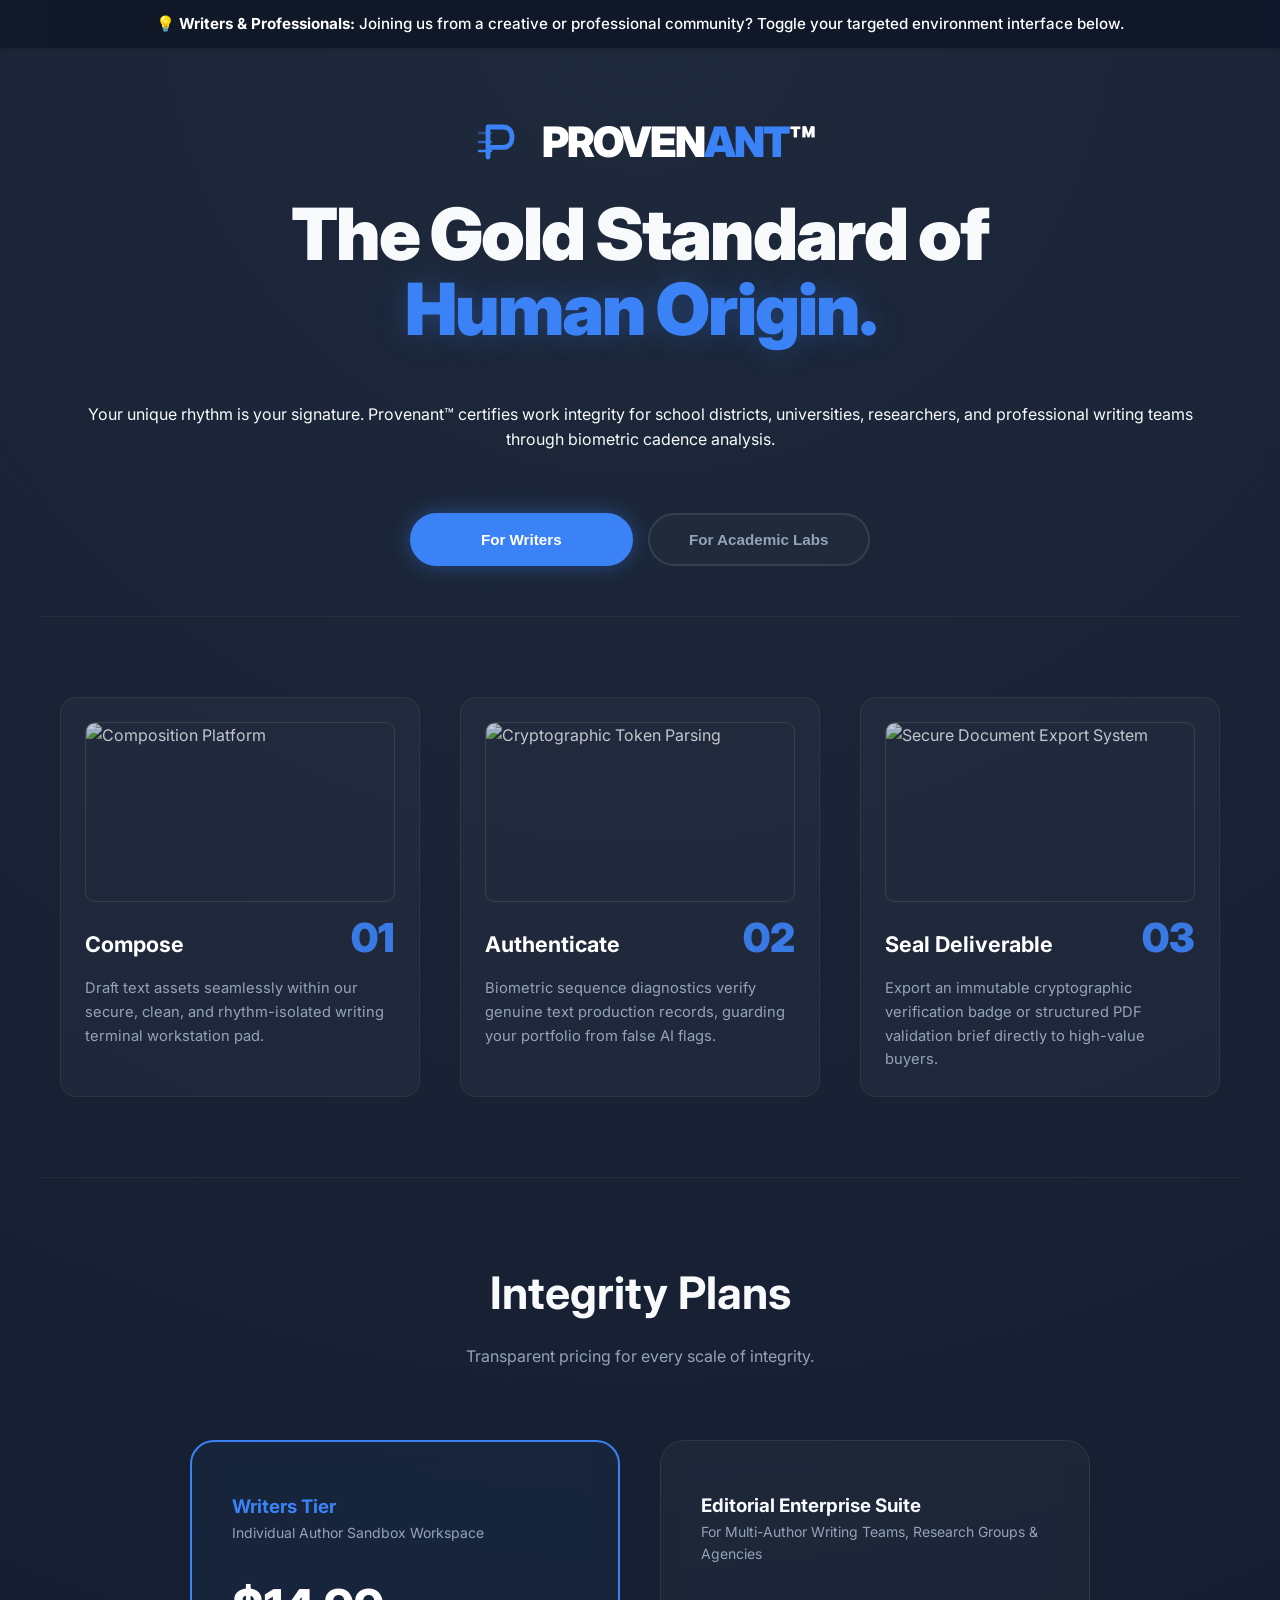
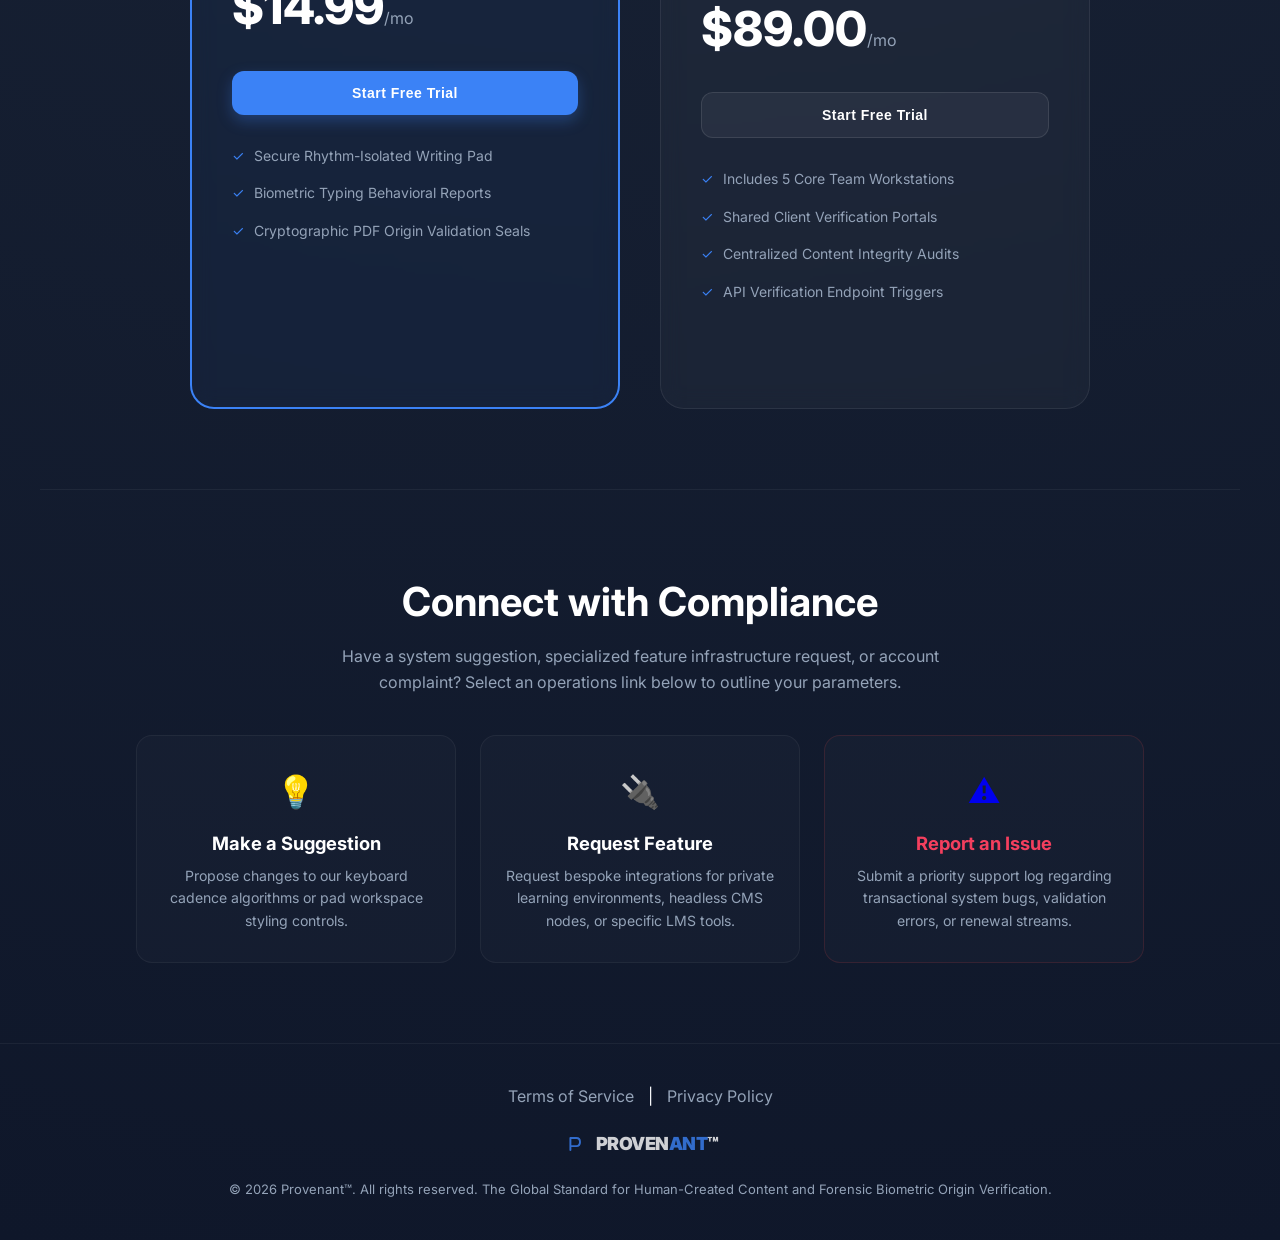
==== index.html @ 264d80ee "Update hero description and pricing details" ====
<!DOCTYPE html>
<html lang="en">
<head>
    <!-- Google tag (gtag.js) -->
    <script async src="https://www.googletagmanager.com/gtag/js?id=G-6B0NP15RYC"></script>
    <script>
      window.dataLayer = window.dataLayer || [];
      function gtag(){dataLayer.push(arguments);}
      gtag('js', new Date());

      gtag('config', 'G-6B0NP15RYC');
    </script>

    <meta charset="UTF-8">
    <meta name="viewport" content="width=device-width, initial-scale=1.0">
    <title>Provenant™ | Forensic Integrity Workstations</title>
    <link rel="stylesheet" href="https://fonts.googleapis.com/css2?family=Inter:wght@400;500;700;900&family=Fira+Code:wght@400;500&display=swap">
    
    <style>
        :root {
            --brand-accent: #00b894; /* Emerald */
            --brand-writer: #3b82f6; /* High-Visibility Tech Blue for Writers */
            --brand-dark: #0f172a;   /* Deep Navy/Slate */
            --brand-glass: rgba(255, 255, 255, 0.03);
            --brand-creator: #e11d48; /* Vibrant Rose */
            --brand-surface: #1e293b; /* Medium Slate */
            --brand-border: rgba(255, 255, 255, 0.1);
            --text-main: #f8fafc;
            --text-muted: #94a3b8;
            --success-green: #00b894;
        }

        * { box-sizing: border-box; margin: 0; padding: 0; }

        body {
            font-family: 'Inter', sans-serif;
            background: radial-gradient(circle at top, #1e293b 0%, #0f172a 100%);
            color: var(--text-main);
            line-height: 1.6;
            min-height: 100vh;
        }

        section { padding: 80px 20px; max-width: 1200px; margin: 0 auto; }

        .action-btn {
            background: var(--brand-accent);
            color: var(--brand-dark);
            border: none;
            padding: 14px 32px;
            border-radius: 12px;
            font-weight: 800;
            cursor: pointer;
            transition: all 0.3s cubic-bezier(0.4, 0, 0.2, 1);
            text-decoration: none;
            display: inline-block;
            font-size: 14px;
            letter-spacing: 0.5px;
            text-align: center;
        }

        .action-btn:hover {
            transform: translateY(-3px);
            box-shadow: 0 10px 25px rgba(0, 184, 148, 0.4);
            filter: brightness(1.1);
        }

        .grid-2 {
            display: grid;
            grid-template-columns: repeat(auto-fit, minmax(320px, 1fr));
            gap: 40px;
            max-width: 900px;
            margin: 0 auto;
        }

        .grid-3 {
            display: grid;
            grid-template-columns: repeat(auto-fit, minmax(320px, 1fr));
            gap: 40px;
        }

        /* Top Alert Banner Styling */
        .alert-banner {
            background: linear-gradient(90deg, #111827, var(--brand-dark));
            color: #ffffff;
            text-align: center;
            padding: 12px 20px;
            font-size: 0.95rem;
            font-weight: 500;
            box-shadow: 0 2px 4px rgba(0,0,0,0.1);
        }

        /* Hero Styling */
        .hero { text-align: center; padding: 60px 20px 40px 20px; }
        .hero h1 { font-size: 4.5rem; font-weight: 900; line-height: 1.05; margin-bottom: 25px; letter-spacing: -2px; }

        /* Segment Toggle Layout Controls */
        .switcher-container {
            display: flex;
            justify-content: center;
            gap: 15px;
            margin: 20px auto 50px auto;
            max-width: 500px;
            padding: 0 20px;
        }

        .switch-btn {
            flex: 1;
            padding: 16px 24px;
            border: 2px solid rgba(255, 255, 255, 0.1);
            background: rgba(255, 255, 255, 0.02);
            color: var(--text-muted);
            font-weight: 700;
            font-size: 0.95rem;
            cursor: pointer;
            border-radius: 30px;
            transition: all 0.25s ease;
            outline: none;
        }

        .switch-btn:hover {
            border-color: var(--brand-accent);
            color: #ffffff;
        }

        /* Dynamic Active Layout Focus Highlights */
        .switch-btn.active[data-target="edu"] {
            background: var(--brand-accent);
            border-color: var(--brand-accent);
            color: var(--brand-dark);
            box-shadow: 0 0 20px rgba(0, 184, 148, 0.4);
        }

        .switch-btn.active[data-target="writer"] {
            background: var(--brand-writer);
            border-color: var(--brand-writer);
            color: #ffffff;
            box-shadow: 0 0 20px rgba(59, 130, 246, 0.4);
        }

        /* Showcase Content Panes */
        .pane { animation: fadeIn 0.4s ease forwards; }
        .hidden-pane { display: none; }

        /* Process Steps Styles with Embedded Online Images */
        .process-section { border-top: 1px solid rgba(255,255,255,0.05); border-bottom: 1px solid rgba(255,255,255,0.05); }
        
        .process-step {
            background: var(--brand-glass);
            border: 1px solid rgba(255,255,255,0.05);
            border-radius: 16px;
            padding: 24px;
            text-align: left;
            display: flex;
            flex-direction: column;
            gap: 16px;
            transition: transform 0.3s ease;
        }
        .process-step:hover { transform: translateY(-5px); }
        
        .step-image-wrapper { width: 100%; height: 180px; border-radius: 10px; overflow: hidden; border: 1px solid rgba(255,255,255,0.1); }
        
        .step-image-wrapper img {
            width: 100%; height: 100%; object-fit: cover; opacity: 0.75; transition: opacity 0.3s ease;
        }
        .process-step:hover .step-image-wrapper img { opacity: 0.95; }
        .step-meta-row { display: flex; justify-content: space-between; align-items: baseline; }

        .process-step h2 { font-size: 2.5rem; color: var(--brand-accent); line-height: 1; opacity: 0.9; font-weight: 900; }
        .process-step.writer-step h2 { color: var(--brand-writer); }
        .process-step h3 { font-size: 1.35rem; color: #fff; font-weight: 700; }
        .process-step p { font-size: 0.92rem; }

        /* Pricing Cards */
        .pricing-card {
            background: var(--brand-glass);
            backdrop-filter: blur(10px);
            padding: 50px 40px;
            border-radius: 24px;
            border: 1px solid rgba(255, 255, 255, 0.08);
            display: flex; flex-direction: column;
            transition: all 0.4s ease;
        }
        .pricing-card:hover { border-color: var(--brand-writer); transform: translateY(-10px); }
        .pricing-card.edu-premium:hover { border-color: var(--brand-accent); }
        .featured { background: rgba(59, 130, 246, 0.05); border: 2px solid var(--brand-writer); }

        .price { font-size: 3rem; font-weight: 800; margin: 25px 0; color: #fff; }
        .price span { font-size: 1rem; color: var(--text-muted); font-weight: 400; }

        .feature-list { list-style: none; margin-bottom: 40px; flex-grow: 1; }
        .feature-list li { margin-bottom: 15px; color: var(--text-muted); font-size: 14px; display: flex; align-items: center; gap: 10px; }
        .feature-list li::before { content: '✓'; color: var(--brand-writer); }
        .edu-plan .feature-list li::before { content: '✓'; color: var(--brand-accent); }

        /* Lead Form */
        input { background: rgba(255,255,255,0.05); border: 1px solid rgba(255,255,255,0.1); padding: 15px; border-radius: 10px; color: white; outline: none; margin-bottom: 10px; }

        /* NEW SYSTEM HOOKS FOR SUPPORT MATRIX */
        .feedback-section-container { text-align: center; border-top: 1px solid rgba(255, 255, 255, 0.05); padding: 80px 20px; }
        .feedback-card-wrapper { display: flex; justify-content: center; gap: 24px; flex-wrap: wrap; margin-top: 40px; }
        .feedback-node-card { background: rgba(255, 255, 255, 0.02); border: 1px solid rgba(255, 255, 255, 0.05); padding: 30px 24px; border-radius: 16px; width: 100%; max-width: 320px; text-align: center; text-decoration: none; transition: all 0.3s ease; }
        .feedback-node-card:hover { transform: translateY(-3px); background: rgba(255, 255, 255, 0.04); }
        .feedback-node-card.writer-node:hover { border-color: var(--brand-writer); }
        .feedback-node-card.edu-node:hover { border-color: var(--brand-accent); }
        .feedback-node-card h4 { font-size: 1.15rem; color: #fff; margin: 12px 0 6px 0; font-weight: 700; }
        .feedback-node-card p { font-size: 0.88rem; color: var(--text-muted); }

        footer { text-align: center; padding: 40px 20px; border-top: 1px solid rgba(255, 255, 255, 0.05); }

        @media (max-width: 768px) { 
            .hero h1 { font-size: 2.8rem; } 
            .switcher-container { flex-direction: column; gap: 10px; }
        }
        
        @keyframes fadeIn { from { opacity: 0; transform: translateY(10px); } to { opacity: 1; transform: translateY(0); } }
    </style>
</head>
<body>

    <div class="alert-banner" id="top-alert-banner">
        💡 <strong>Writers & Professionals:</strong> Joining us from a creative or professional community? Toggle your targeted environment interface below.
    </div>

    <section class="hero">
        <div style="display: flex; flex-direction: column; align-items: center; gap: 20px; margin-bottom: 30px;">
            <div style="display: flex; align-items: center; gap: 15px;">
                <svg width="60" height="60" viewBox="0 0 100 100" fill="none" xmlns="http://www.w3.org/2000/svg">
                    <path d="M35 25V75M35 25H60C70 25 75 32 75 42C75 52 70 59 60 59H35" stroke="var(--brand-writer)" stroke-width="8" stroke-linecap="round" stroke-linejoin="round" id="logo-geometric-svg"/>
                    <line x1="20" x2="40" y1="35" y2="35" stroke="var(--brand-writer)" stroke-width="4" stroke-linecap="round" opacity="0.4"/>
                    <line x1="20" x2="40" y1="50" y2="50" stroke="var(--brand-writer)" stroke-width="4" stroke-linecap="round" opacity="0.7"/>
                    <line x1="20" x2="40" y1="65" y2="65" stroke="var(--brand-writer)" stroke-width="4" stroke-linecap="round" opacity="1"/>
                </svg>
                <span style="font-weight: 900; font-size: 42px; letter-spacing: -2px; color: #fff;">
                    PROVEN<span id="logo-text-accent" style="color: var(--brand-writer);">ANT</span>™
                </span>
            </div>
            
            <h1 id="hero-headline">The Gold Standard of <br><span style="color: var(--brand-writer); text-shadow: 0 0 30px rgba(59, 130, 246, 0.3);">Human Origin.</span></h1>
        </div>

        <p id="hero-description">Your unique rhythm is your signature. Provenant™ certifies work integrity for school districts, universities, researchers, and professional writing teams through biometric cadence analysis.</p>
    </section>

    <div class="switcher-container">
        <button class="switch-btn active" data-target="writer" onclick="changeAudienceView('writer')">For Writers</button>
        <button class="switch-btn" data-target="edu" onclick="changeAudienceView('edu')">For Academic Labs</button>
    </div>

    <section class="process-section">
        
        <!-- Process steps pane for Writers -->
        <div id="writer-process" class="grid-3 pane">
            <div class="process-step writer-step">
                <div class="step-image-wrapper">
                    <img src="https://images.unsplash.com/photo-1455390582262-044cdead277a?q=80&w=600&auto=format&fit=crop" alt="Composition Platform">
                </div>
                <div class="step-meta-row">
                    <h3>Compose</h3>
                    <h2>01</h2>
                </div>
                <p style="color: var(--text-muted);">Draft text assets seamlessly within our secure, clean, and rhythm-isolated writing terminal workstation pad.</p>
            </div>
            
            <div class="process-step writer-step">
                <div class="step-image-wrapper">
                    <img src="https://images.unsplash.com/photo-1618005182384-a83a8bd57fbe?q=80&w=600&auto=format&fit=crop" alt="Cryptographic Token Parsing">
                </div>
                <div class="step-meta-row">
                    <h3>Authenticate</h3>
                    <h2>02</h2>
                </div>
                <p style="color: var(--text-muted);">Biometric sequence diagnostics verify genuine text production records, guarding your portfolio from false AI flags.</p>
            </div>
            
            <div class="process-step writer-step">
                <div class="step-image-wrapper">
                    <img src="https://images.unsplash.com/photo-1554415707-6e8cfc93fe23?q=80&w=600&auto=format&fit=crop" alt="Secure Document Export System">
                </div>
                <div class="step-meta-row">
                    <h3>Seal Deliverable</h3>
                    <h2>03</h2>
                </div>
                <p style="color: var(--text-muted);">Export an immutable cryptographic verification badge or structured PDF validation brief directly to high-value buyers.</p>
            </div>
        </div>

        <!-- Process steps pane for Academic Labs -->
        <div id="edu-process" class="grid-3 pane hidden-pane">
            <div class="process-step">
                <div class="step-image-wrapper">
                    <img src="https://images.unsplash.com/photo-1516321318423-f06f85e504b3?q=80&w=600&auto=format&fit=crop" alt="Configure Assessment Dashboard">
                </div>
                <div class="step-meta-row">
                    <h3>Configure</h3>
                    <h2>01</h2>
                </div>
                <p style="color: var(--text-muted);">Build specific Short Answer or Multiple Choice assessment parameters inside secure departmental testing panels.</p>
            </div>
            
            <div class="process-step">
                <div class="step-image-wrapper">
                    <img src="https://images.unsplash.com/photo-1526374965328-7f61d4dc18c5?q=80&w=600&auto=format&fit=crop" alt="Forensic Biometric Analytics Scan">
                </div>
                <div class="step-meta-row">
                    <h3>Verify</h3>
                    <h2>02</h2>
                </div>
                <p style="color: var(--text-muted);">Real-time biometric cadence analysis engine tracks native typing velocity patterns to verify original human composition.</p>
            </div>
            
            <div class="process-step">
                <div class="step-image-wrapper">
                    <img src="https://images.unsplash.com/photo-1434030216411-0b793f4b4173?q=80&w=600&auto=format&fit=crop" alt="LMS Credential Compliance Certification">
                </div>
                <div class="step-meta-row">
                    <h3>Certify</h3>
                    <h2>03</h2>
                </div>
                <p style="color: var(--text-muted);">Review integrated cohort compliance verification data sheets directly inside your existing institutional LMS.</p>
            </div>
        </div>
    </section>

    <section id="plans">
        <div style="text-align: center; margin-bottom: 70px;">
            <h2 style="font-size: 2.8rem; margin-bottom: 15px;">Integrity Plans</h2>
            <p style="color: var(--text-muted);">Transparent pricing for every scale of integrity.</p>
        </div>

        <div id="pricing-matrix-container" class="grid-2"></div>
    </section>

    <section class="feedback-section-container">
        <h2 style="font-size: 2.5rem; color: #fff;">Connect with Compliance</h2>
        <p style="color: var(--text-muted); margin-top: 10px; max-width: 600px; margin-left: auto; margin-right: auto;">
            Have a system suggestion, specialized feature infrastructure request, or account complaint? Select an operations link below to outline your parameters.
        </p>

        <div class="feedback-card-wrapper">
            <a href="mailto:provenantforensics@outlook.com?subject=Provenant™%20Platform%20Suggestion&body=Hey%20Provenant™%20Forensics%20Team,%0A%0AI%20have%20a%20suggestion%20regarding the Forensic Integrity Workstation layout:%0A" class="feedback-node-card writer-node">
                <span style="font-size: 2rem;">💡</span>
                <h4>Make a Suggestion</h4>
                <p>Propose changes to our keyboard cadence algorithms or pad workspace styling controls.</p>
            </a>

            <a href="mailto:provenantforensics@outlook.com?subject=Provenant™%20LMS%20Integration%20Request&body=Hey%20Provenant™%20Forensics%20Team,%0A%0AI%20would%20like%20to%20request%20an%20integration tracking pipeline for the following framework/LMS:%0A" class="feedback-node-card edu-node">
                <span style="font-size: 2rem;">🔌</span>
                <h4>Request Feature</h4>
                <p>Request bespoke integrations for private learning environments, headless CMS nodes, or specific LMS tools.</p>
            </a>

            <a href="mailto:provenantforensics@outlook.com?subject=Provenant™%20Priority%20Support%20/%20Complaint&body=Hey%20Provenant™%20Forensics%20Team,%0A%0AI%20am%20encountering%20the%20following%20issue%20with my active token sandbox or checkout link logic:%0A" class="feedback-node-card" style="border-color: rgba(239, 68, 68, 0.15);">
                <span style="font-size: 2rem;">⚠️</span>
                <h4 style="color: #f43f5e;">Report an Issue</h4>
                <p>Submit a priority support log regarding transactional system bugs, validation errors, or renewal streams.</p>
            </a>
        </div>
    </section>

    <footer>
        <div style="margin-bottom: 20px;" class="footer-links">
            <a href="/terms.html" style="color: var(--text-muted); text-decoration: none; margin: 0 10px;">Terms of Service</a> | 
            <a href="/privacy.html" style="color: var(--text-muted); text-decoration: none; margin: 0 10px;">Privacy Policy</a>
        </div>
        <div style="display: flex; justify-content: center; align-items: center; gap: 10px; margin-bottom: 20px; opacity: 0.8;">
            <svg width="24" height="24" viewBox="0 0 100 100" fill="none" xmlns="http://www.w3.org/2000/svg">
                <path d="M35 25V75M35 25H60C70 25 75 32 75 42C75 52 70 59 60 59H35" stroke="var(--brand-writer)" stroke-width="8" stroke-linecap="round" stroke-linejoin="round" id="footer-svg-logo"/>
            </svg>
            <span style="font-weight: 900; font-size: 18px; letter-spacing: -0.5px; color: #fff;">
                PROVEN<span id="footer-text-accent" style="color: var(--brand-writer);">ANT</span>™
            </span>
        </div>
        <p style="color: var(--text-muted); font-size: 13px;">
            &copy; 2026 Provenant™. All rights reserved. The Global Standard for Human-Created Content and Forensic Biometric Origin Verification.
        </p>
    </footer>

    <div id="trial-modal" style="display:none; position: fixed; top: 0; left: 0; width: 100%; height: 100%; background: rgba(15, 23, 42, 0.9); backdrop-filter: blur(8px); z-index: 9999; justify-content: center; align-items: center;">
        <div style="background: #1e293b; border: 1px solid rgba(255,255,255,0.1); width: 90%; max-width: 600px; border-radius: 24px; padding: 50px; position: relative; color: white;">
            <button onclick="closeTrial()" style="position: absolute; top: 20px; right: 20px; background: none; border: none; color: #94a3b8; cursor: pointer; font-size: 20px;">✕</button>
            <h2 style="font-size: 2rem; margin-bottom: 10px;">Explore <span id="modal-plan-name" style="color: var(--brand-writer);">Plan</span> for free</h2>
            <p style="color: var(--text-muted); margin-bottom: 30px;">Get the apps, security, and forensic storage you need to accomplish your goals.</p>
            <div style="display: flex; gap: 15px; margin-bottom: 40px;">
                <button class="action-btn" id="modal-primary-action" style="background: var(--brand-writer); color: white;" onclick="proceedToCheckout()">Start your free trial</button>
                <button class="action-btn" id="modal-secondary-action" style="background: rgba(255,255,255,0.1); color: white; border: 1px solid rgba(255,255,255,0.1);" onclick="proceedToCheckout()">Buy now</button>
            </div>
            <div style="text-align: left; border-top: 1px solid rgba(255,255,255,0.1); padding-top: 30px; font-size: 13px; color: var(--text-muted);">
                <p style="color: white; font-weight: bold; margin-bottom: 10px;">It’s time to sign up for free. You can cancel anytime.</p>
                <p>Note that you'll be asked to provide a method of payment so there's no interruption in your service after 30 days. After the trial, <span id="modal-plan-desc">this plan</span> is <b id="modal-plan-price">$0.00</b>. Subscription can be easily canceled by turning off recurring billing.</p>
            </div>
        </div>
    </div>

    <script>
        const pricingData = {
            writer: [
                { name: 'Writers Tier', price: '$14.99', sub: 'Individual Author Sandbox Workspace', featured: true, isWriterFeatured: true, features: ['Secure Rhythm-Isolated Writing Pad', 'Biometric Typing Behavioral Reports', 'Cryptographic PDF Origin Validation Seals'] },
                { name: 'Editorial Enterprise Suite', price: '$89.00', sub: 'For Multi-Author Writing Teams, Research Groups & Agencies', featured: false, features: ['Includes 5 Core Team Workstations', 'Shared Client Verification Portals', 'Centralized Content Integrity Audits', 'API Verification Endpoint Triggers'] }
            ],
            edu: [
                { name: 'Academic Suite', price: '$12.99', sub: 'Private Courses & University Departments', featured: true, isEduFeatured: true, features: ['Charged per Professor Seat per month', 'Short Answer & Multiple Choice Assessment Builders', 'LMS Gradebook Framework Sync', 'Centralized Classroom Portals'] },
                { name: 'Institutional Campus Bundle', price: 'Custom', sub: 'Full District & Campus Site Licensing', featured: false, features: ['Predictable Budgeting for Entire Student Body', 'Unlimited Institutional LMS Integration Hooks', 'District-Wide Identity Security Analytics', 'Dedicated Implementation Engineer Support'] }
            ]
        };

        function renderPricing(targetType) {
            const pricingMatrix = document.getElementById('pricing-matrix-container');
            pricingMatrix.innerHTML = ''; 

            pricingData[targetType].forEach(card => {
                const cardEl = document.createElement('div');
                cardEl.className = `pricing-card ${card.featured ? 'featured' : ''} ${targetType === 'edu' ? 'edu-plan' : ''} ${card.isWriterFeatured ? 'writer-premium' : ''} ${card.isEduFeatured ? 'edu-premium' : ''}`;
                
                let btnStyles = "";
                if(targetType === 'writer') {
                    btnStyles = card.isWriterFeatured ? "background: var(--brand-writer); color: white; box-shadow: 0 6px 15px rgba(59,130,246,0.3);" : "background: rgba(255,255,255,0.05); color: white; border: 1px solid rgba(255,255,255,0.1);";
                } else {
                    btnStyles = card.isEduFeatured ? "background: var(--brand-accent); color: var(--brand-dark); box-shadow: 0 6px 15px rgba(0,184,148,0.3);" : "background: rgba(255,255,255,0.05); color: white; border: 1px solid rgba(255,255,255,0.1);";
                }

                let billingInterval = '<span>/mo</span>';
                if (card.name === 'Academic Suite') {
                    billingInterval = '<span>/prof/mo</span>';
                } else if (card.price === 'Custom') {
                    billingInterval = '';
                }

                cardEl.innerHTML = `
                    <h3 style="${(targetType === 'writer' && card.isWriterFeatured) ? 'color: var(--brand-writer);' : (targetType === 'edu' && card.isEduFeatured) ? 'color: var(--brand-accent);' : ''}">${card.name}</h3>
                    <p style="color: var(--text-muted); font-size: 14px;">${card.sub}</p>
                    <div class="price">${card.price}${billingInterval}</div>
                    <button class="action-btn" style="${btnStyles}" onclick="openTrial('${card.name}', '${card.price}')">Start Free Trial</button>
                    <ul class="feature-list" style="margin-top:30px;">
                        ${card.features.map(f => `<li>${f}</li>`).join('')}
                    </ul>
                `;
                pricingMatrix.appendChild(cardEl);
            });
        }

        let activeSelectedPlanForCheckout = "Writers Tier";

        function openTrial(planName, planPrice) {
            activeSelectedPlanForCheckout = planName;
            
            document.getElementById('modal-plan-name').innerText = planName;
            document.getElementById('modal-plan-desc').innerText = planName;
            document.getElementById('modal-plan-price').innerText = planPrice;
            
            document.getElementById('trial-modal').style.display = 'flex';
        }

        function proceedToCheckout() {
            window.location.href = `checkout.html?plan=${encodeURIComponent(activeSelectedPlanForCheckout)}`;
        }

        function closeTrial() {
            document.getElementById('trial-modal').style.display = 'none';
        }

        function changeAudienceView(viewMode) {
            const bannerNode = document.querySelector('#top-alert-banner');
            const headlineNode = document.querySelector('#hero-headline');
            const descriptionNode = document.querySelector('#hero-description');
            const geometricLogoPath = document.querySelector('#logo-geometric-svg');
            const inlineLogoAccent = document.querySelector('#logo-text-accent');
            const footerLogoPath = document.querySelector('#footer-svg-logo');
            const footerLogoAccent = document.querySelector('#footer-text-accent');
            const targetModalAccent = document.querySelector('#modal-plan-name');

            const eduProcess = document.getElementById('edu-process');
            const writerProcess = document.getElementById('writer-process');

            document.querySelectorAll('.switch-btn').forEach(btn => btn.classList.remove('active'));
            document.querySelector(`.switch-btn[data-target="${viewMode}"]`).classList.add('active');

            if(viewMode === 'edu') {
                bannerNode.innerHTML = '💡 <strong>Writers & Professionals:</strong> Joining us from a creative or professional community? Toggle your targeted environment interface below.';
                bannerNode.style.background = 'linear-gradient(90deg, #1e3a8a, var(--brand-writer))';
                headlineNode.innerHTML = 'The Gold Standard of <br><span style="color: var(--brand-accent); text-shadow: 0 0 30px rgba(0, 184, 148, 0.3);">Human Origin.</span>';
                descriptionNode.innerText = 'Your unique rhythm is your signature. Provenant™ certifies work integrity for school districts, universities, researchers, and professional writing teams through biometric cadence analysis.';
                
                geometricLogoPath.setAttribute('stroke', '#00b894');
                inlineLogoAccent.style.color = '#00b894';
                footerLogoPath.setAttribute('stroke', '#00b894');
                footerLogoAccent.style.color = '#00b894';
                targetModalAccent.style.color = 'var(--brand-accent)';
                document.getElementById('modal-primary-action').style.background = 'var(--brand-accent)';
                document.getElementById('modal-primary-action').style.color = 'var(--brand-dark)';

                eduProcess.classList.remove('hidden-pane');
                writerProcess.classList.add('hidden-pane');

            } else if (viewMode === 'writer') {
                bannerNode.innerHTML = '💡 <strong>Academic System Auditors:</strong> Looking for institutional frameworks? Toggle your university environment interface layout below.';
                bannerNode.style.background = 'linear-gradient(90deg, #111827, var(--brand-dark))';
                headlineNode.innerHTML = 'Secure High-Paying Clients.<br><span style="color: var(--brand-writer); text-shadow: 0 0 30px rgba(59, 130, 246, 0.3);">Prove Absolute Provenance.</span>';
                descriptionNode.innerText = 'Protect your career against false AI flags. Build your certified portfolio utilizing an isolated behavioral cadence workstation that proves your original handwriting identity architecture.';
                
                geometricLogoPath.setAttribute('stroke', 'var(--brand-writer)');
                inlineLogoAccent.style.color = 'var(--brand-writer)';
                footerLogoPath.setAttribute('stroke', 'var(--brand-writer)');
                footerLogoAccent.style.color = 'var(--brand-writer)';
                targetModalAccent.style.color = 'var(--brand-writer)';
                document.getElementById('modal-primary-action').style.background = 'var(--brand-writer)';
                document.getElementById('modal-primary-action').style.color = '#ffffff';

                eduProcess.classList.add('hidden-pane');
                writerProcess.classList.remove('hidden-pane');
            }

            renderPricing(viewMode);
        }

        window.onload = function() {
            renderPricing('writer');
        };
    </script>
</body>
</html>
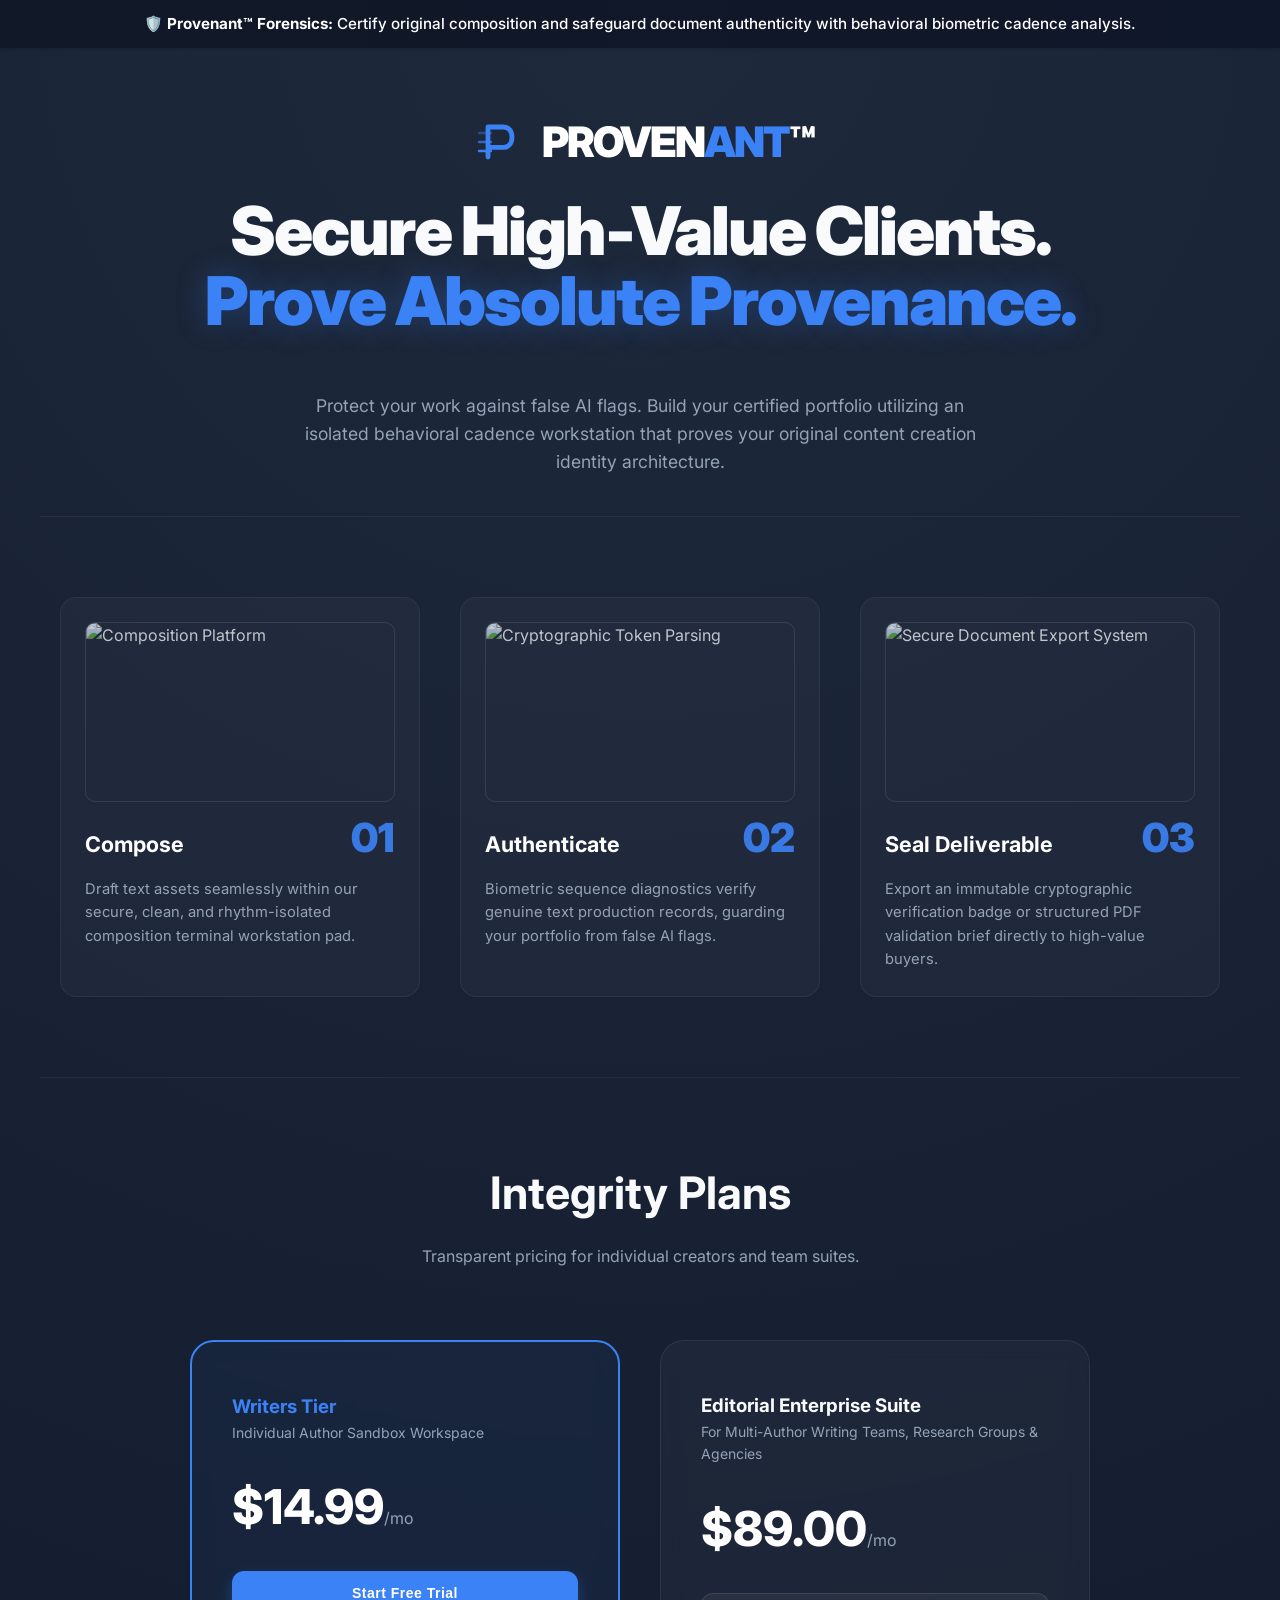
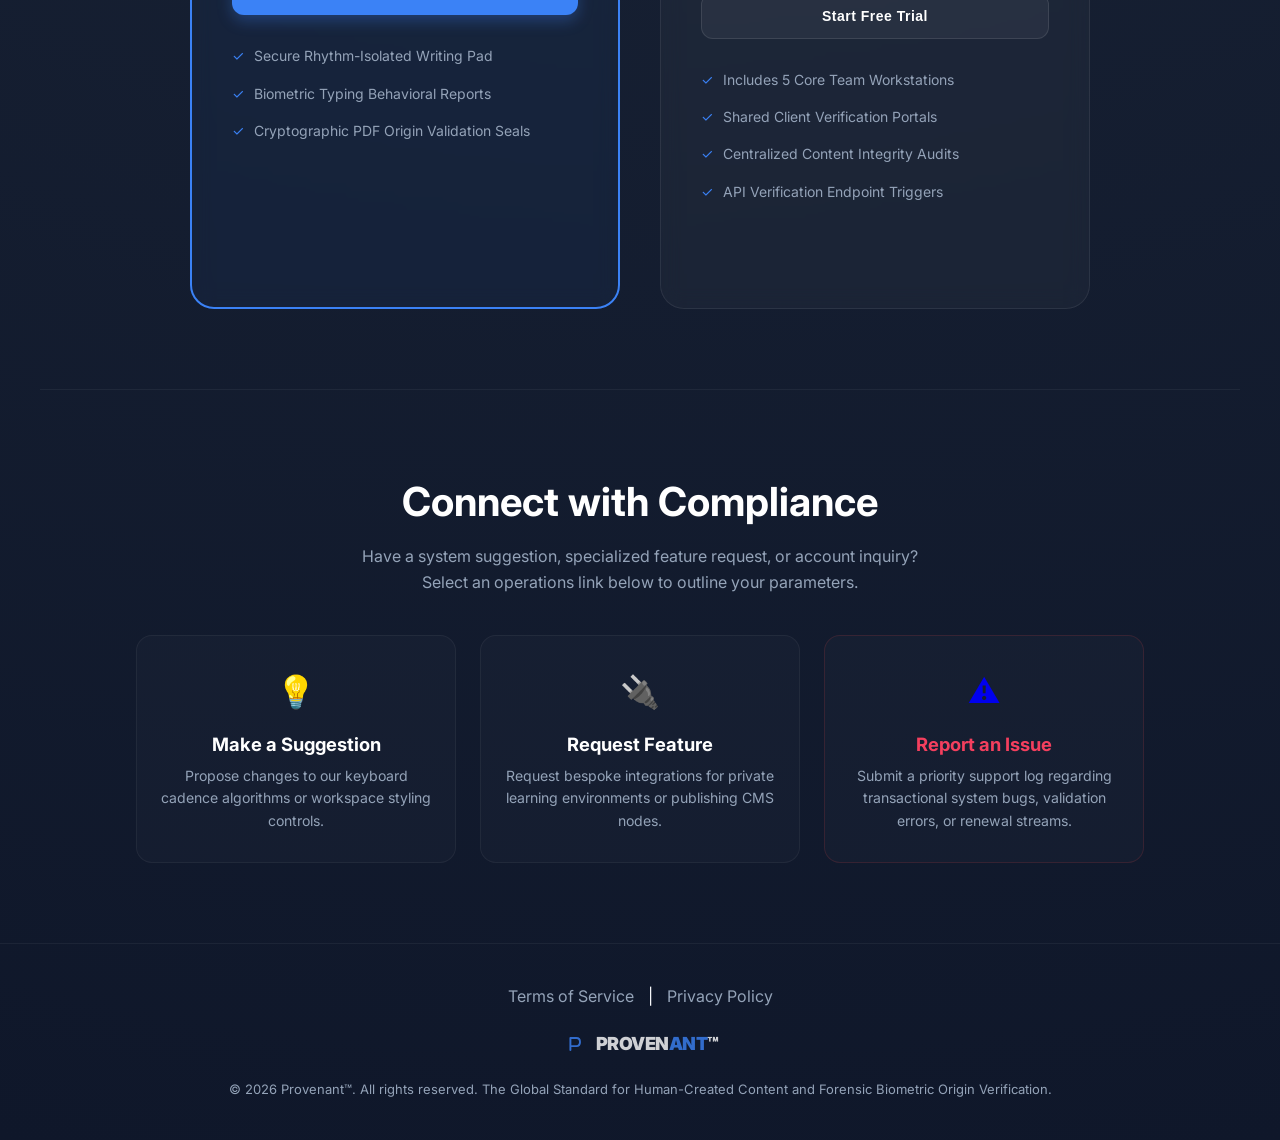
==== commit 4683f46b: "Refactor index.html for branding and layout changes Updated brand colors and adjusted hero section t" ====
--- a/index.html
+++ b/index.html
@@ -19,15 +19,13 @@
     <style>
         :root {
             --brand-accent: #00b894; /* Emerald */
-            --brand-writer: #3b82f6; /* High-Visibility Tech Blue for Writers */
+            --brand-writer: #3b82f6; /* High-Visibility Tech Blue */
             --brand-dark: #0f172a;   /* Deep Navy/Slate */
             --brand-glass: rgba(255, 255, 255, 0.03);
-            --brand-creator: #e11d48; /* Vibrant Rose */
             --brand-surface: #1e293b; /* Medium Slate */
             --brand-border: rgba(255, 255, 255, 0.1);
             --text-main: #f8fafc;
             --text-muted: #94a3b8;
-            --success-green: #00b894;
         }
 
         * { box-sizing: border-box; margin: 0; padding: 0; }
@@ -91,57 +89,12 @@
 
         /* Hero Styling */
         .hero { text-align: center; padding: 60px 20px 40px 20px; }
-        .hero h1 { font-size: 4.5rem; font-weight: 900; line-height: 1.05; margin-bottom: 25px; letter-spacing: -2px; }
-
-        /* Segment Toggle Layout Controls */
-        .switcher-container {
-            display: flex;
-            justify-content: center;
-            gap: 15px;
-            margin: 20px auto 50px auto;
-            max-width: 500px;
-            padding: 0 20px;
-        }
-
-        .switch-btn {
-            flex: 1;
-            padding: 16px 24px;
-            border: 2px solid rgba(255, 255, 255, 0.1);
-            background: rgba(255, 255, 255, 0.02);
-            color: var(--text-muted);
-            font-weight: 700;
-            font-size: 0.95rem;
-            cursor: pointer;
-            border-radius: 30px;
-            transition: all 0.25s ease;
-            outline: none;
-        }
-
-        .switch-btn:hover {
-            border-color: var(--brand-accent);
-            color: #ffffff;
-        }
-
-        /* Dynamic Active Layout Focus Highlights */
-        .switch-btn.active[data-target="edu"] {
-            background: var(--brand-accent);
-            border-color: var(--brand-accent);
-            color: var(--brand-dark);
-            box-shadow: 0 0 20px rgba(0, 184, 148, 0.4);
-        }
-
-        .switch-btn.active[data-target="writer"] {
-            background: var(--brand-writer);
-            border-color: var(--brand-writer);
-            color: #ffffff;
-            box-shadow: 0 0 20px rgba(59, 130, 246, 0.4);
-        }
+        .hero h1 { font-size: 4.2rem; font-weight: 900; line-height: 1.05; margin-bottom: 25px; letter-spacing: -2px; }
 
         /* Showcase Content Panes */
         .pane { animation: fadeIn 0.4s ease forwards; }
-        .hidden-pane { display: none; }
-
-        /* Process Steps Styles with Embedded Online Images */
+
+        /* Process Steps Styles */
         .process-section { border-top: 1px solid rgba(255,255,255,0.05); border-bottom: 1px solid rgba(255,255,255,0.05); }
         
         .process-step {
@@ -165,8 +118,7 @@
         .process-step:hover .step-image-wrapper img { opacity: 0.95; }
         .step-meta-row { display: flex; justify-content: space-between; align-items: baseline; }
 
-        .process-step h2 { font-size: 2.5rem; color: var(--brand-accent); line-height: 1; opacity: 0.9; font-weight: 900; }
-        .process-step.writer-step h2 { color: var(--brand-writer); }
+        .process-step h2 { font-size: 2.5rem; color: var(--brand-writer); line-height: 1; opacity: 0.9; font-weight: 900; }
         .process-step h3 { font-size: 1.35rem; color: #fff; font-weight: 700; }
         .process-step p { font-size: 0.92rem; }
 
@@ -181,7 +133,6 @@
             transition: all 0.4s ease;
         }
         .pricing-card:hover { border-color: var(--brand-writer); transform: translateY(-10px); }
-        .pricing-card.edu-premium:hover { border-color: var(--brand-accent); }
         .featured { background: rgba(59, 130, 246, 0.05); border: 2px solid var(--brand-writer); }
 
         .price { font-size: 3rem; font-weight: 800; margin: 25px 0; color: #fff; }
@@ -190,18 +141,12 @@
         .feature-list { list-style: none; margin-bottom: 40px; flex-grow: 1; }
         .feature-list li { margin-bottom: 15px; color: var(--text-muted); font-size: 14px; display: flex; align-items: center; gap: 10px; }
         .feature-list li::before { content: '✓'; color: var(--brand-writer); }
-        .edu-plan .feature-list li::before { content: '✓'; color: var(--brand-accent); }
-
-        /* Lead Form */
-        input { background: rgba(255,255,255,0.05); border: 1px solid rgba(255,255,255,0.1); padding: 15px; border-radius: 10px; color: white; outline: none; margin-bottom: 10px; }
-
-        /* NEW SYSTEM HOOKS FOR SUPPORT MATRIX */
+
+        /* Feedback / Matrix Hooks */
         .feedback-section-container { text-align: center; border-top: 1px solid rgba(255, 255, 255, 0.05); padding: 80px 20px; }
         .feedback-card-wrapper { display: flex; justify-content: center; gap: 24px; flex-wrap: wrap; margin-top: 40px; }
         .feedback-node-card { background: rgba(255, 255, 255, 0.02); border: 1px solid rgba(255, 255, 255, 0.05); padding: 30px 24px; border-radius: 16px; width: 100%; max-width: 320px; text-align: center; text-decoration: none; transition: all 0.3s ease; }
-        .feedback-node-card:hover { transform: translateY(-3px); background: rgba(255, 255, 255, 0.04); }
-        .feedback-node-card.writer-node:hover { border-color: var(--brand-writer); }
-        .feedback-node-card.edu-node:hover { border-color: var(--brand-accent); }
+        .feedback-node-card:hover { transform: translateY(-3px); background: rgba(255, 255, 255, 0.04); border-color: var(--brand-writer); }
         .feedback-node-card h4 { font-size: 1.15rem; color: #fff; margin: 12px 0 6px 0; font-weight: 700; }
         .feedback-node-card p { font-size: 0.88rem; color: var(--text-muted); }
 
@@ -209,7 +154,6 @@
 
         @media (max-width: 768px) { 
             .hero h1 { font-size: 2.8rem; } 
-            .switcher-container { flex-direction: column; gap: 10px; }
         }
         
         @keyframes fadeIn { from { opacity: 0; transform: translateY(10px); } to { opacity: 1; transform: translateY(0); } }
@@ -217,40 +161,35 @@
 </head>
 <body>
 
-    <div class="alert-banner" id="top-alert-banner">
-        💡 <strong>Writers & Professionals:</strong> Joining us from a creative or professional community? Toggle your targeted environment interface below.
+    <div class="alert-banner">
+        🛡️ <strong>Provenant™ Forensics:</strong> Certify original composition and safeguard document authenticity with behavioral biometric cadence analysis.
     </div>
 
     <section class="hero">
         <div style="display: flex; flex-direction: column; align-items: center; gap: 20px; margin-bottom: 30px;">
             <div style="display: flex; align-items: center; gap: 15px;">
                 <svg width="60" height="60" viewBox="0 0 100 100" fill="none" xmlns="http://www.w3.org/2000/svg">
-                    <path d="M35 25V75M35 25H60C70 25 75 32 75 42C75 52 70 59 60 59H35" stroke="var(--brand-writer)" stroke-width="8" stroke-linecap="round" stroke-linejoin="round" id="logo-geometric-svg"/>
+                    <path d="M35 25V75M35 25H60C70 25 75 32 75 42C75 52 70 59 60 59H35" stroke="var(--brand-writer)" stroke-width="8" stroke-linecap="round" stroke-linejoin="round"/>
                     <line x1="20" x2="40" y1="35" y2="35" stroke="var(--brand-writer)" stroke-width="4" stroke-linecap="round" opacity="0.4"/>
                     <line x1="20" x2="40" y1="50" y2="50" stroke="var(--brand-writer)" stroke-width="4" stroke-linecap="round" opacity="0.7"/>
                     <line x1="20" x2="40" y1="65" y2="65" stroke="var(--brand-writer)" stroke-width="4" stroke-linecap="round" opacity="1"/>
                 </svg>
                 <span style="font-weight: 900; font-size: 42px; letter-spacing: -2px; color: #fff;">
-                    PROVEN<span id="logo-text-accent" style="color: var(--brand-writer);">ANT</span>™
+                    PROVEN<span style="color: var(--brand-writer);">ANT</span>™
                 </span>
             </div>
             
-            <h1 id="hero-headline">The Gold Standard of <br><span style="color: var(--brand-writer); text-shadow: 0 0 30px rgba(59, 130, 246, 0.3);">Human Origin.</span></h1>
-        </div>
-
-        <p id="hero-description">Your unique rhythm is your signature. Provenant™ certifies work integrity for school districts, universities, researchers, and professional writing teams through biometric cadence analysis.</p>
+            <h1>Secure High-Value Clients.<br><span style="color: var(--brand-writer); text-shadow: 0 0 30px rgba(59, 130, 246, 0.3);">Prove Absolute Provenance.</span></h1>
+        </div>
+
+        <p style="max-width: 700px; margin: 0 auto; color: var(--text-muted); font-size: 1.1rem;">
+            Protect your work against false AI flags. Build your certified portfolio utilizing an isolated behavioral cadence workstation that proves your original content creation identity architecture.
+        </p>
     </section>
 
-    <div class="switcher-container">
-        <button class="switch-btn active" data-target="writer" onclick="changeAudienceView('writer')">For Writers</button>
-        <button class="switch-btn" data-target="edu" onclick="changeAudienceView('edu')">For Academic Labs</button>
-    </div>
-
     <section class="process-section">
-        
-        <!-- Process steps pane for Writers -->
-        <div id="writer-process" class="grid-3 pane">
-            <div class="process-step writer-step">
+        <div class="grid-3 pane">
+            <div class="process-step">
                 <div class="step-image-wrapper">
                     <img src="https://images.unsplash.com/photo-1455390582262-044cdead277a?q=80&w=600&auto=format&fit=crop" alt="Composition Platform">
                 </div>
@@ -258,10 +197,10 @@
                     <h3>Compose</h3>
                     <h2>01</h2>
                 </div>
-                <p style="color: var(--text-muted);">Draft text assets seamlessly within our secure, clean, and rhythm-isolated writing terminal workstation pad.</p>
-            </div>
-            
-            <div class="process-step writer-step">
+                <p style="color: var(--text-muted);">Draft text assets seamlessly within our secure, clean, and rhythm-isolated composition terminal workstation pad.</p>
+            </div>
+            
+            <div class="process-step">
                 <div class="step-image-wrapper">
                     <img src="https://images.unsplash.com/photo-1618005182384-a83a8bd57fbe?q=80&w=600&auto=format&fit=crop" alt="Cryptographic Token Parsing">
                 </div>
@@ -272,7 +211,7 @@
                 <p style="color: var(--text-muted);">Biometric sequence diagnostics verify genuine text production records, guarding your portfolio from false AI flags.</p>
             </div>
             
-            <div class="process-step writer-step">
+            <div class="process-step">
                 <div class="step-image-wrapper">
                     <img src="https://images.unsplash.com/photo-1554415707-6e8cfc93fe23?q=80&w=600&auto=format&fit=crop" alt="Secure Document Export System">
                 </div>
@@ -283,48 +222,12 @@
                 <p style="color: var(--text-muted);">Export an immutable cryptographic verification badge or structured PDF validation brief directly to high-value buyers.</p>
             </div>
         </div>
-
-        <!-- Process steps pane for Academic Labs -->
-        <div id="edu-process" class="grid-3 pane hidden-pane">
-            <div class="process-step">
-                <div class="step-image-wrapper">
-                    <img src="https://images.unsplash.com/photo-1516321318423-f06f85e504b3?q=80&w=600&auto=format&fit=crop" alt="Configure Assessment Dashboard">
-                </div>
-                <div class="step-meta-row">
-                    <h3>Configure</h3>
-                    <h2>01</h2>
-                </div>
-                <p style="color: var(--text-muted);">Build specific Short Answer or Multiple Choice assessment parameters inside secure departmental testing panels.</p>
-            </div>
-            
-            <div class="process-step">
-                <div class="step-image-wrapper">
-                    <img src="https://images.unsplash.com/photo-1526374965328-7f61d4dc18c5?q=80&w=600&auto=format&fit=crop" alt="Forensic Biometric Analytics Scan">
-                </div>
-                <div class="step-meta-row">
-                    <h3>Verify</h3>
-                    <h2>02</h2>
-                </div>
-                <p style="color: var(--text-muted);">Real-time biometric cadence analysis engine tracks native typing velocity patterns to verify original human composition.</p>
-            </div>
-            
-            <div class="process-step">
-                <div class="step-image-wrapper">
-                    <img src="https://images.unsplash.com/photo-1434030216411-0b793f4b4173?q=80&w=600&auto=format&fit=crop" alt="LMS Credential Compliance Certification">
-                </div>
-                <div class="step-meta-row">
-                    <h3>Certify</h3>
-                    <h2>03</h2>
-                </div>
-                <p style="color: var(--text-muted);">Review integrated cohort compliance verification data sheets directly inside your existing institutional LMS.</p>
-            </div>
-        </div>
     </section>
 
     <section id="plans">
         <div style="text-align: center; margin-bottom: 70px;">
             <h2 style="font-size: 2.8rem; margin-bottom: 15px;">Integrity Plans</h2>
-            <p style="color: var(--text-muted);">Transparent pricing for every scale of integrity.</p>
+            <p style="color: var(--text-muted);">Transparent pricing for individual creators and team suites.</p>
         </div>
 
         <div id="pricing-matrix-container" class="grid-2"></div>
@@ -333,20 +236,20 @@
     <section class="feedback-section-container">
         <h2 style="font-size: 2.5rem; color: #fff;">Connect with Compliance</h2>
         <p style="color: var(--text-muted); margin-top: 10px; max-width: 600px; margin-left: auto; margin-right: auto;">
-            Have a system suggestion, specialized feature infrastructure request, or account complaint? Select an operations link below to outline your parameters.
+            Have a system suggestion, specialized feature request, or account inquiry? Select an operations link below to outline your parameters.
         </p>
 
         <div class="feedback-card-wrapper">
-            <a href="mailto:provenantforensics@outlook.com?subject=Provenant™%20Platform%20Suggestion&body=Hey%20Provenant™%20Forensics%20Team,%0A%0AI%20have%20a%20suggestion%20regarding the Forensic Integrity Workstation layout:%0A" class="feedback-node-card writer-node">
+            <a href="mailto:provenantforensics@outlook.com?subject=Provenant™%20Platform%20Suggestion&body=Hey%20Provenant™%20Forensics%20Team,%0A%0AI%20have%20a%20suggestion%20regarding the Forensic Integrity Workstation layout:%0A" class="feedback-node-card">
                 <span style="font-size: 2rem;">💡</span>
                 <h4>Make a Suggestion</h4>
-                <p>Propose changes to our keyboard cadence algorithms or pad workspace styling controls.</p>
+                <p>Propose changes to our keyboard cadence algorithms or workspace styling controls.</p>
             </a>
 
-            <a href="mailto:provenantforensics@outlook.com?subject=Provenant™%20LMS%20Integration%20Request&body=Hey%20Provenant™%20Forensics%20Team,%0A%0AI%20would%20like%20to%20request%20an%20integration tracking pipeline for the following framework/LMS:%0A" class="feedback-node-card edu-node">
+            <a href="mailto:provenantforensics@outlook.com?subject=Provenant™%20Integration%20Request&body=Hey%20Provenant™%20Forensics%20Team,%0A%0AI%20would%20like%20to%20request%20an%20integration tracking pipeline for the following framework:%0A" class="feedback-node-card">
                 <span style="font-size: 2rem;">🔌</span>
                 <h4>Request Feature</h4>
-                <p>Request bespoke integrations for private learning environments, headless CMS nodes, or specific LMS tools.</p>
+                <p>Request bespoke integrations for private learning environments or publishing CMS nodes.</p>
             </a>
 
             <a href="mailto:provenantforensics@outlook.com?subject=Provenant™%20Priority%20Support%20/%20Complaint&body=Hey%20Provenant™%20Forensics%20Team,%0A%0AI%20am%20encountering%20the%20following%20issue%20with my active token sandbox or checkout link logic:%0A" class="feedback-node-card" style="border-color: rgba(239, 68, 68, 0.15);">
@@ -364,10 +267,10 @@
         </div>
         <div style="display: flex; justify-content: center; align-items: center; gap: 10px; margin-bottom: 20px; opacity: 0.8;">
             <svg width="24" height="24" viewBox="0 0 100 100" fill="none" xmlns="http://www.w3.org/2000/svg">
-                <path d="M35 25V75M35 25H60C70 25 75 32 75 42C75 52 70 59 60 59H35" stroke="var(--brand-writer)" stroke-width="8" stroke-linecap="round" stroke-linejoin="round" id="footer-svg-logo"/>
+                <path d="M35 25V75M35 25H60C70 25 75 32 75 42C75 52 70 59 60 59H35" stroke="var(--brand-writer)" stroke-width="8" stroke-linecap="round" stroke-linejoin="round"/>
             </svg>
             <span style="font-weight: 900; font-size: 18px; letter-spacing: -0.5px; color: #fff;">
-                PROVEN<span id="footer-text-accent" style="color: var(--brand-writer);">ANT</span>™
+                PROVEN<span style="color: var(--brand-writer);">ANT</span>™
             </span>
         </div>
         <p style="color: var(--text-muted); font-size: 13px;">
@@ -392,43 +295,39 @@
     </div>
 
     <script>
-        const pricingData = {
-            writer: [
-                { name: 'Writers Tier', price: '$14.99', sub: 'Individual Author Sandbox Workspace', featured: true, isWriterFeatured: true, features: ['Secure Rhythm-Isolated Writing Pad', 'Biometric Typing Behavioral Reports', 'Cryptographic PDF Origin Validation Seals'] },
-                { name: 'Editorial Enterprise Suite', price: '$89.00', sub: 'For Multi-Author Writing Teams, Research Groups & Agencies', featured: false, features: ['Includes 5 Core Team Workstations', 'Shared Client Verification Portals', 'Centralized Content Integrity Audits', 'API Verification Endpoint Triggers'] }
-            ],
-            edu: [
-                { name: 'Academic Suite', price: '$12.99', sub: 'Private Courses & University Departments', featured: true, isEduFeatured: true, features: ['Charged per Professor Seat per month', 'Short Answer & Multiple Choice Assessment Builders', 'LMS Gradebook Framework Sync', 'Centralized Classroom Portals'] },
-                { name: 'Institutional Campus Bundle', price: 'Custom', sub: 'Full District & Campus Site Licensing', featured: false, features: ['Predictable Budgeting for Entire Student Body', 'Unlimited Institutional LMS Integration Hooks', 'District-Wide Identity Security Analytics', 'Dedicated Implementation Engineer Support'] }
-            ]
-        };
-
-        function renderPricing(targetType) {
+        const pricingPlans = [
+            { 
+                name: 'Writers Tier', 
+                price: '$14.99', 
+                sub: 'Individual Author Sandbox Workspace', 
+                featured: true, 
+                features: ['Secure Rhythm-Isolated Writing Pad', 'Biometric Typing Behavioral Reports', 'Cryptographic PDF Origin Validation Seals'] 
+            },
+            { 
+                name: 'Editorial Enterprise Suite', 
+                price: '$89.00', 
+                sub: 'For Multi-Author Writing Teams, Research Groups & Agencies', 
+                featured: false, 
+                features: ['Includes 5 Core Team Workstations', 'Shared Client Verification Portals', 'Centralized Content Integrity Audits', 'API Verification Endpoint Triggers'] 
+            }
+        ];
+
+        function renderPricing() {
             const pricingMatrix = document.getElementById('pricing-matrix-container');
             pricingMatrix.innerHTML = ''; 
 
-            pricingData[targetType].forEach(card => {
+            pricingPlans.forEach(card => {
                 const cardEl = document.createElement('div');
-                cardEl.className = `pricing-card ${card.featured ? 'featured' : ''} ${targetType === 'edu' ? 'edu-plan' : ''} ${card.isWriterFeatured ? 'writer-premium' : ''} ${card.isEduFeatured ? 'edu-premium' : ''}`;
+                cardEl.className = `pricing-card ${card.featured ? 'featured' : ''}`;
                 
-                let btnStyles = "";
-                if(targetType === 'writer') {
-                    btnStyles = card.isWriterFeatured ? "background: var(--brand-writer); color: white; box-shadow: 0 6px 15px rgba(59,130,246,0.3);" : "background: rgba(255,255,255,0.05); color: white; border: 1px solid rgba(255,255,255,0.1);";
-                } else {
-                    btnStyles = card.isEduFeatured ? "background: var(--brand-accent); color: var(--brand-dark); box-shadow: 0 6px 15px rgba(0,184,148,0.3);" : "background: rgba(255,255,255,0.05); color: white; border: 1px solid rgba(255,255,255,0.1);";
-                }
-
-                let billingInterval = '<span>/mo</span>';
-                if (card.name === 'Academic Suite') {
-                    billingInterval = '<span>/prof/mo</span>';
-                } else if (card.price === 'Custom') {
-                    billingInterval = '';
-                }
+                const btnStyles = card.featured 
+                    ? "background: var(--brand-writer); color: white; box-shadow: 0 6px 15px rgba(59,130,246,0.3);" 
+                    : "background: rgba(255,255,255,0.05); color: white; border: 1px solid rgba(255,255,255,0.1);";
 
                 cardEl.innerHTML = `
-                    <h3 style="${(targetType === 'writer' && card.isWriterFeatured) ? 'color: var(--brand-writer);' : (targetType === 'edu' && card.isEduFeatured) ? 'color: var(--brand-accent);' : ''}">${card.name}</h3>
+                    <h3 style="${card.featured ? 'color: var(--brand-writer);' : ''}">${card.name}</h3>
                     <p style="color: var(--text-muted); font-size: 14px;">${card.sub}</p>
-                    <div class="price">${card.price}${billingInterval}</div>
+                    <div class="price">${card.price}<span>/mo</span></div>
                     <button class="action-btn" style="${btnStyles}" onclick="openTrial('${card.name}', '${card.price}')">Start Free Trial</button>
                     <ul class="feature-list" style="margin-top:30px;">
                         ${card.features.map(f => `<li>${f}</li>`).join('')}
@@ -458,62 +357,8 @@
             document.getElementById('trial-modal').style.display = 'none';
         }
 
-        function changeAudienceView(viewMode) {
-            const bannerNode = document.querySelector('#top-alert-banner');
-            const headlineNode = document.querySelector('#hero-headline');
-            const descriptionNode = document.querySelector('#hero-description');
-            const geometricLogoPath = document.querySelector('#logo-geometric-svg');
-            const inlineLogoAccent = document.querySelector('#logo-text-accent');
-            const footerLogoPath = document.querySelector('#footer-svg-logo');
-            const footerLogoAccent = document.querySelector('#footer-text-accent');
-            const targetModalAccent = document.querySelector('#modal-plan-name');
-
-            const eduProcess = document.getElementById('edu-process');
-            const writerProcess = document.getElementById('writer-process');
-
-            document.querySelectorAll('.switch-btn').forEach(btn => btn.classList.remove('active'));
-            document.querySelector(`.switch-btn[data-target="${viewMode}"]`).classList.add('active');
-
-            if(viewMode === 'edu') {
-                bannerNode.innerHTML = '💡 <strong>Writers & Professionals:</strong> Joining us from a creative or professional community? Toggle your targeted environment interface below.';
-                bannerNode.style.background = 'linear-gradient(90deg, #1e3a8a, var(--brand-writer))';
-                headlineNode.innerHTML = 'The Gold Standard of <br><span style="color: var(--brand-accent); text-shadow: 0 0 30px rgba(0, 184, 148, 0.3);">Human Origin.</span>';
-                descriptionNode.innerText = 'Your unique rhythm is your signature. Provenant™ certifies work integrity for school districts, universities, researchers, and professional writing teams through biometric cadence analysis.';
-                
-                geometricLogoPath.setAttribute('stroke', '#00b894');
-                inlineLogoAccent.style.color = '#00b894';
-                footerLogoPath.setAttribute('stroke', '#00b894');
-                footerLogoAccent.style.color = '#00b894';
-                targetModalAccent.style.color = 'var(--brand-accent)';
-                document.getElementById('modal-primary-action').style.background = 'var(--brand-accent)';
-                document.getElementById('modal-primary-action').style.color = 'var(--brand-dark)';
-
-                eduProcess.classList.remove('hidden-pane');
-                writerProcess.classList.add('hidden-pane');
-
-            } else if (viewMode === 'writer') {
-                bannerNode.innerHTML = '💡 <strong>Academic System Auditors:</strong> Looking for institutional frameworks? Toggle your university environment interface layout below.';
-                bannerNode.style.background = 'linear-gradient(90deg, #111827, var(--brand-dark))';
-                headlineNode.innerHTML = 'Secure High-Paying Clients.<br><span style="color: var(--brand-writer); text-shadow: 0 0 30px rgba(59, 130, 246, 0.3);">Prove Absolute Provenance.</span>';
-                descriptionNode.innerText = 'Protect your career against false AI flags. Build your certified portfolio utilizing an isolated behavioral cadence workstation that proves your original handwriting identity architecture.';
-                
-                geometricLogoPath.setAttribute('stroke', 'var(--brand-writer)');
-                inlineLogoAccent.style.color = 'var(--brand-writer)';
-                footerLogoPath.setAttribute('stroke', 'var(--brand-writer)');
-                footerLogoAccent.style.color = 'var(--brand-writer)';
-                targetModalAccent.style.color = 'var(--brand-writer)';
-                document.getElementById('modal-primary-action').style.background = 'var(--brand-writer)';
-                document.getElementById('modal-primary-action').style.color = '#ffffff';
-
-                eduProcess.classList.add('hidden-pane');
-                writerProcess.classList.remove('hidden-pane');
-            }
-
-            renderPricing(viewMode);
-        }
-
         window.onload = function() {
-            renderPricing('writer');
+            renderPricing();
         };
     </script>
 </body>
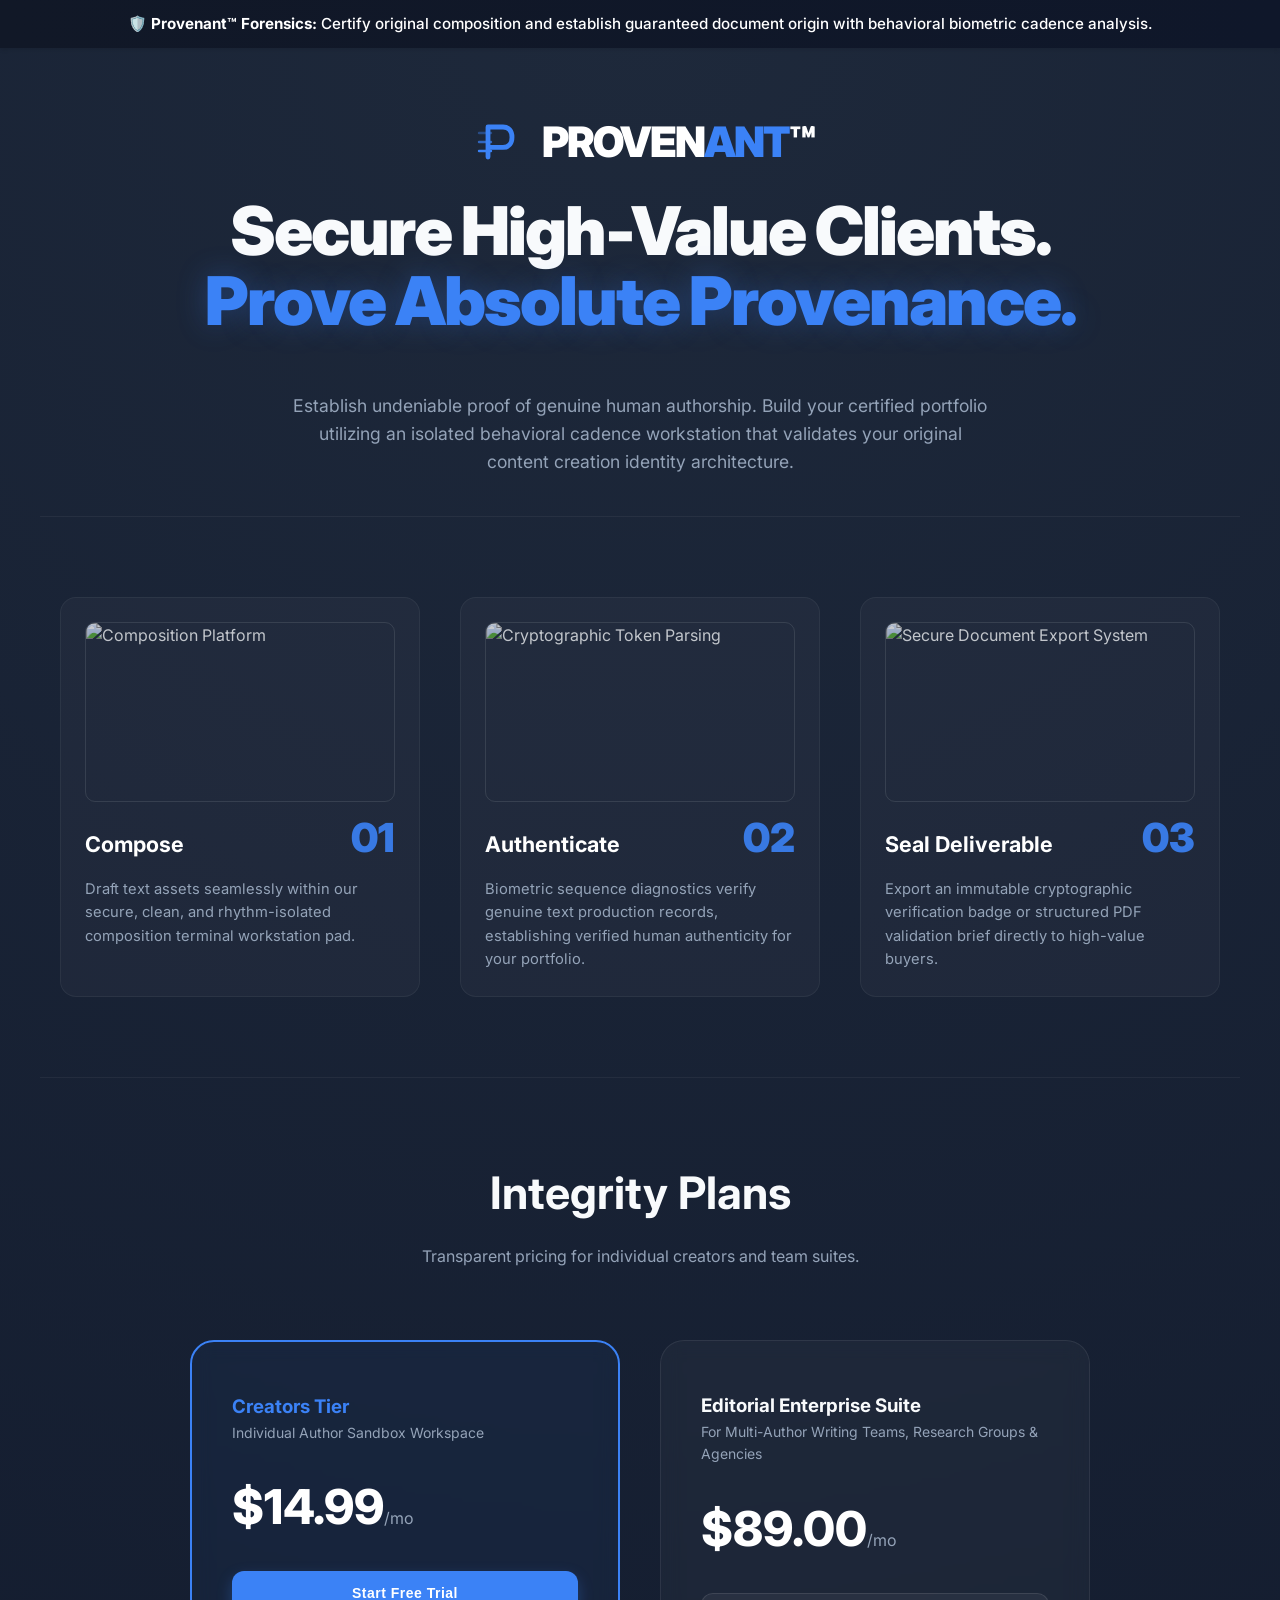
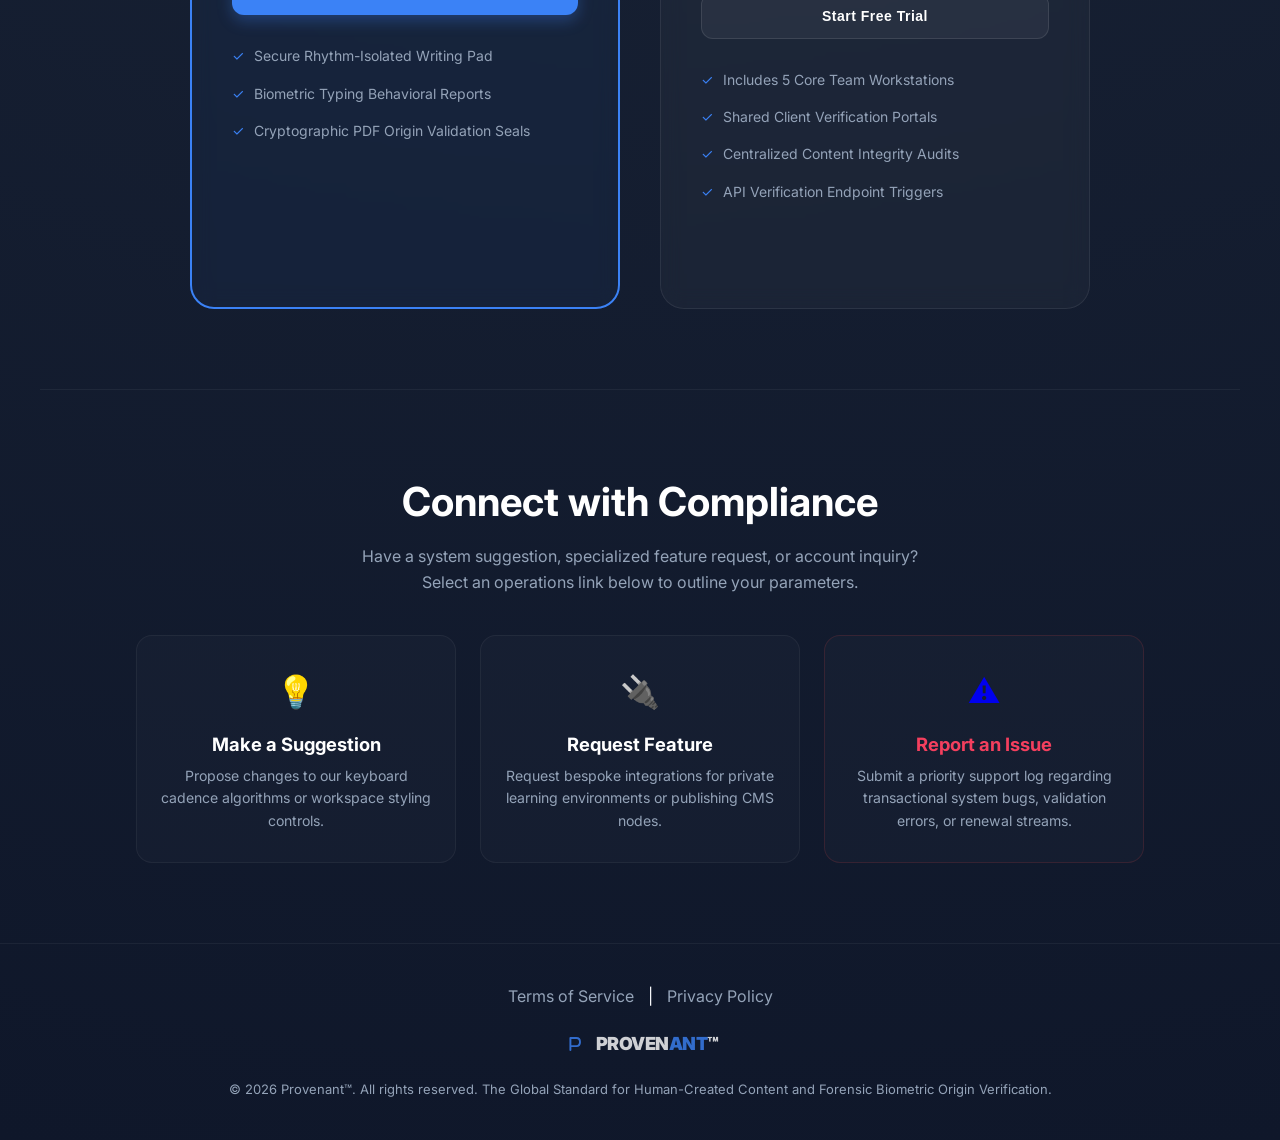
==== commit a9c176cf: "Update text for clarity and consistency" ====
--- a/index.html
+++ b/index.html
@@ -162,7 +162,7 @@
 <body>
 
     <div class="alert-banner">
-        🛡️ <strong>Provenant™ Forensics:</strong> Certify original composition and safeguard document authenticity with behavioral biometric cadence analysis.
+        🛡️ <strong>Provenant™ Forensics:</strong> Certify original composition and establish guaranteed document origin with behavioral biometric cadence analysis.
     </div>
 
     <section class="hero">
@@ -183,7 +183,7 @@
         </div>
 
         <p style="max-width: 700px; margin: 0 auto; color: var(--text-muted); font-size: 1.1rem;">
-            Protect your work against false AI flags. Build your certified portfolio utilizing an isolated behavioral cadence workstation that proves your original content creation identity architecture.
+            Establish undeniable proof of genuine human authorship. Build your certified portfolio utilizing an isolated behavioral cadence workstation that validates your original content creation identity architecture.
         </p>
     </section>
 
@@ -208,7 +208,7 @@
                     <h3>Authenticate</h3>
                     <h2>02</h2>
                 </div>
-                <p style="color: var(--text-muted);">Biometric sequence diagnostics verify genuine text production records, guarding your portfolio from false AI flags.</p>
+                <p style="color: var(--text-muted);">Biometric sequence diagnostics verify genuine text production records, establishing verified human authenticity for your portfolio.</p>
             </div>
             
             <div class="process-step">
@@ -297,7 +297,7 @@
     <script>
         const pricingPlans = [
             { 
-                name: 'Writers Tier', 
+                name: 'Creators Tier', 
                 price: '$14.99', 
                 sub: 'Individual Author Sandbox Workspace', 
                 featured: true, 
@@ -337,7 +337,7 @@
             });
         }
 
-        let activeSelectedPlanForCheckout = "Writers Tier";
+        let activeSelectedPlanForCheckout = "Creators Tier";
 
         function openTrial(planName, planPrice) {
             activeSelectedPlanForCheckout = planName;
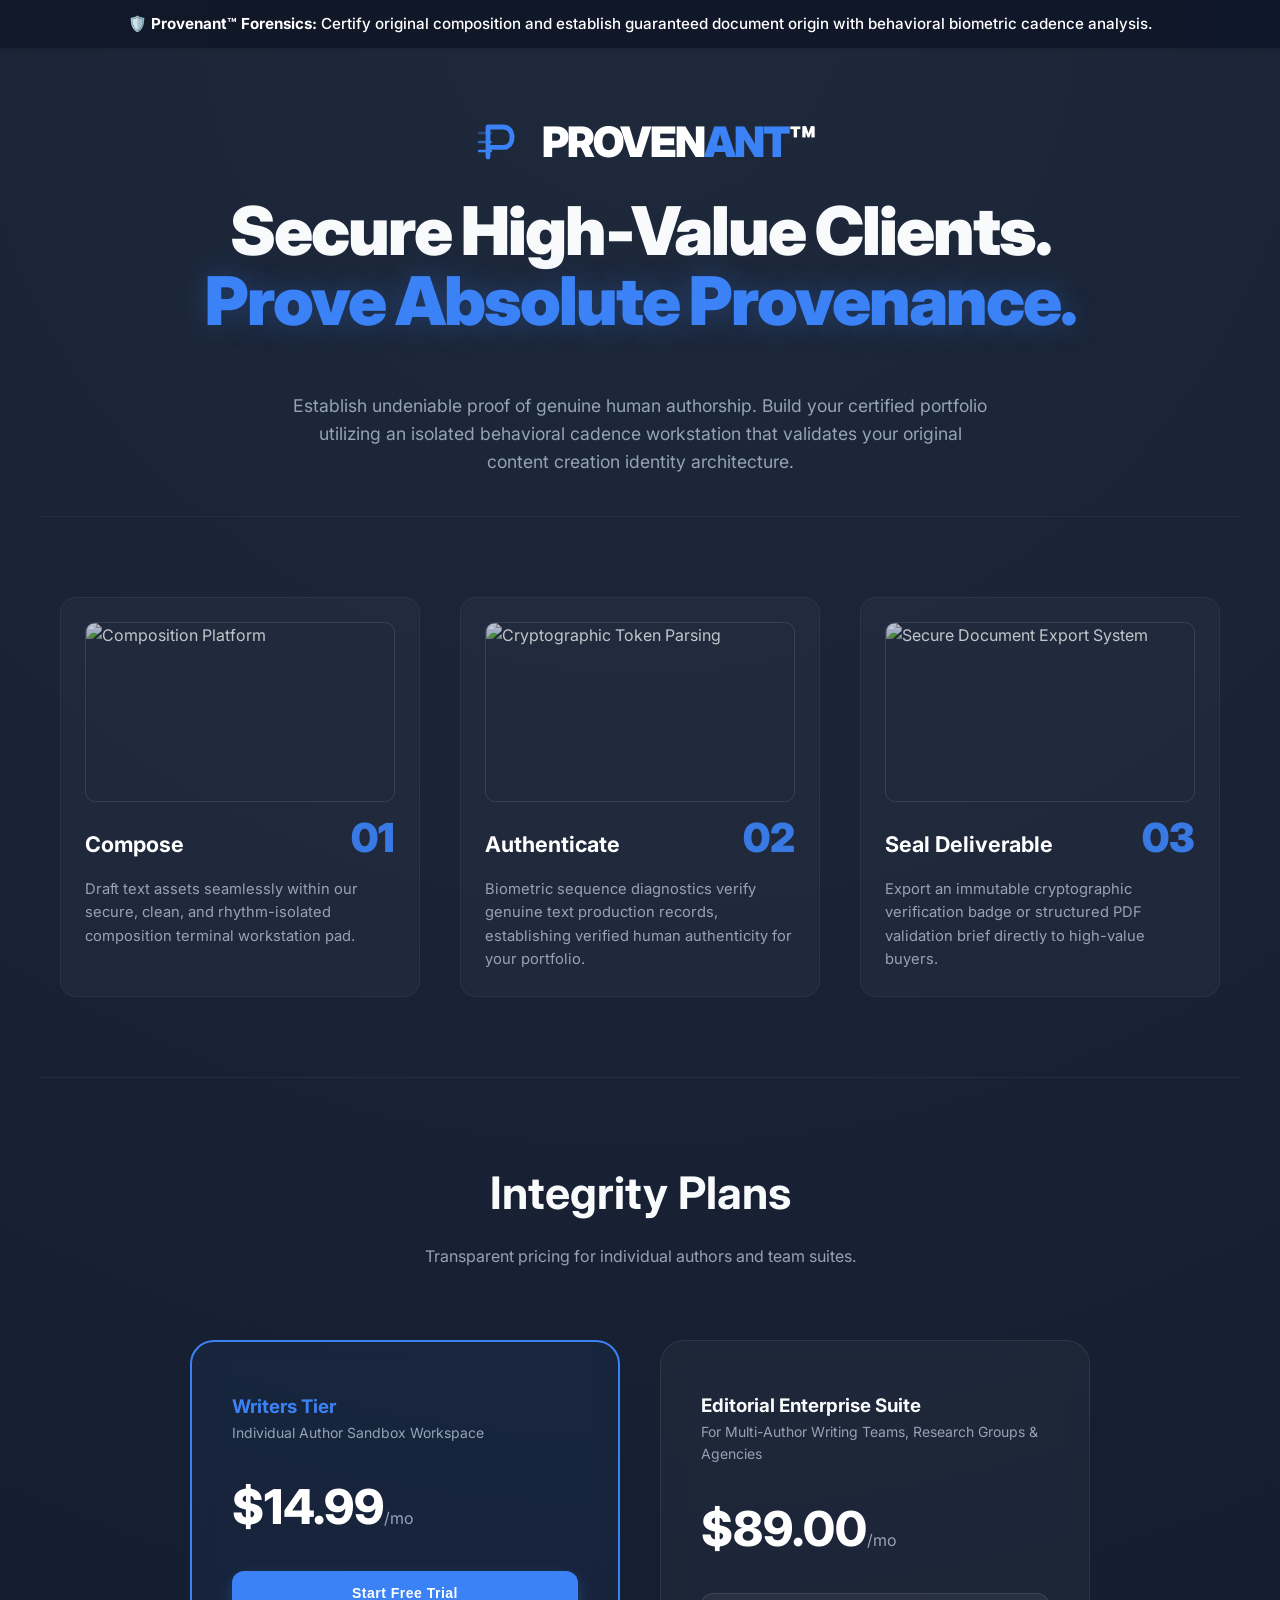
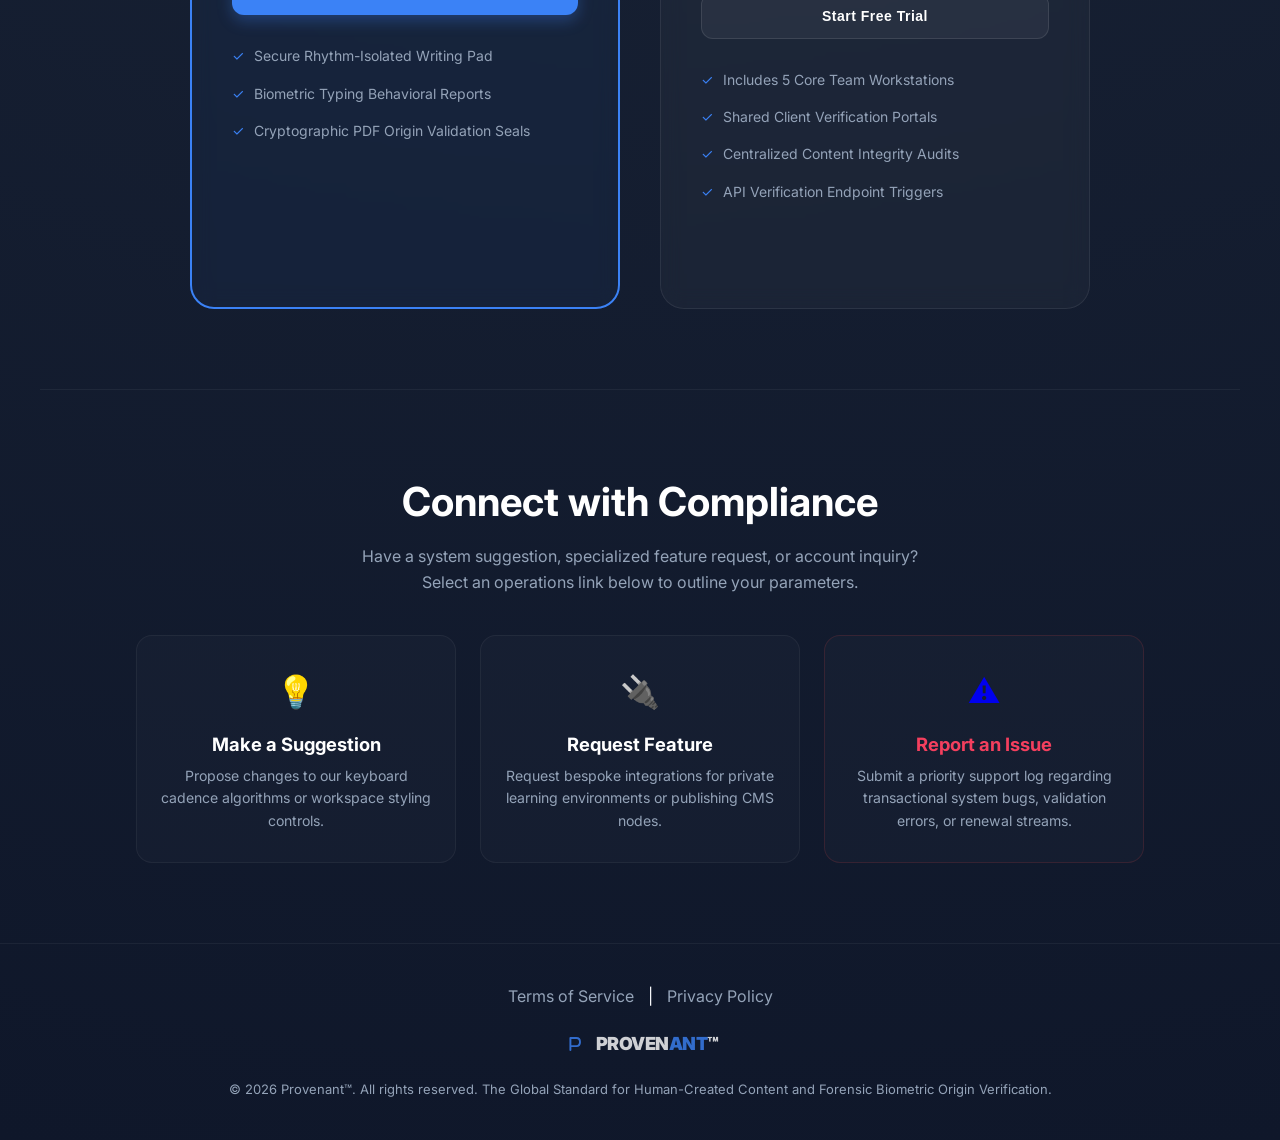
==== commit 177d54e1: "Update terminology from 'Creators' to 'Writers'" ====
--- a/index.html
+++ b/index.html
@@ -227,7 +227,7 @@
     <section id="plans">
         <div style="text-align: center; margin-bottom: 70px;">
             <h2 style="font-size: 2.8rem; margin-bottom: 15px;">Integrity Plans</h2>
-            <p style="color: var(--text-muted);">Transparent pricing for individual creators and team suites.</p>
+            <p style="color: var(--text-muted);">Transparent pricing for individual authors and team suites.</p>
         </div>
 
         <div id="pricing-matrix-container" class="grid-2"></div>
@@ -297,7 +297,7 @@
     <script>
         const pricingPlans = [
             { 
-                name: 'Creators Tier', 
+                name: 'Writers Tier', 
                 price: '$14.99', 
                 sub: 'Individual Author Sandbox Workspace', 
                 featured: true, 
@@ -337,7 +337,7 @@
             });
         }
 
-        let activeSelectedPlanForCheckout = "Creators Tier";
+        let activeSelectedPlanForCheckout = "Writers Tier";
 
         function openTrial(planName, planPrice) {
             activeSelectedPlanForCheckout = planName;
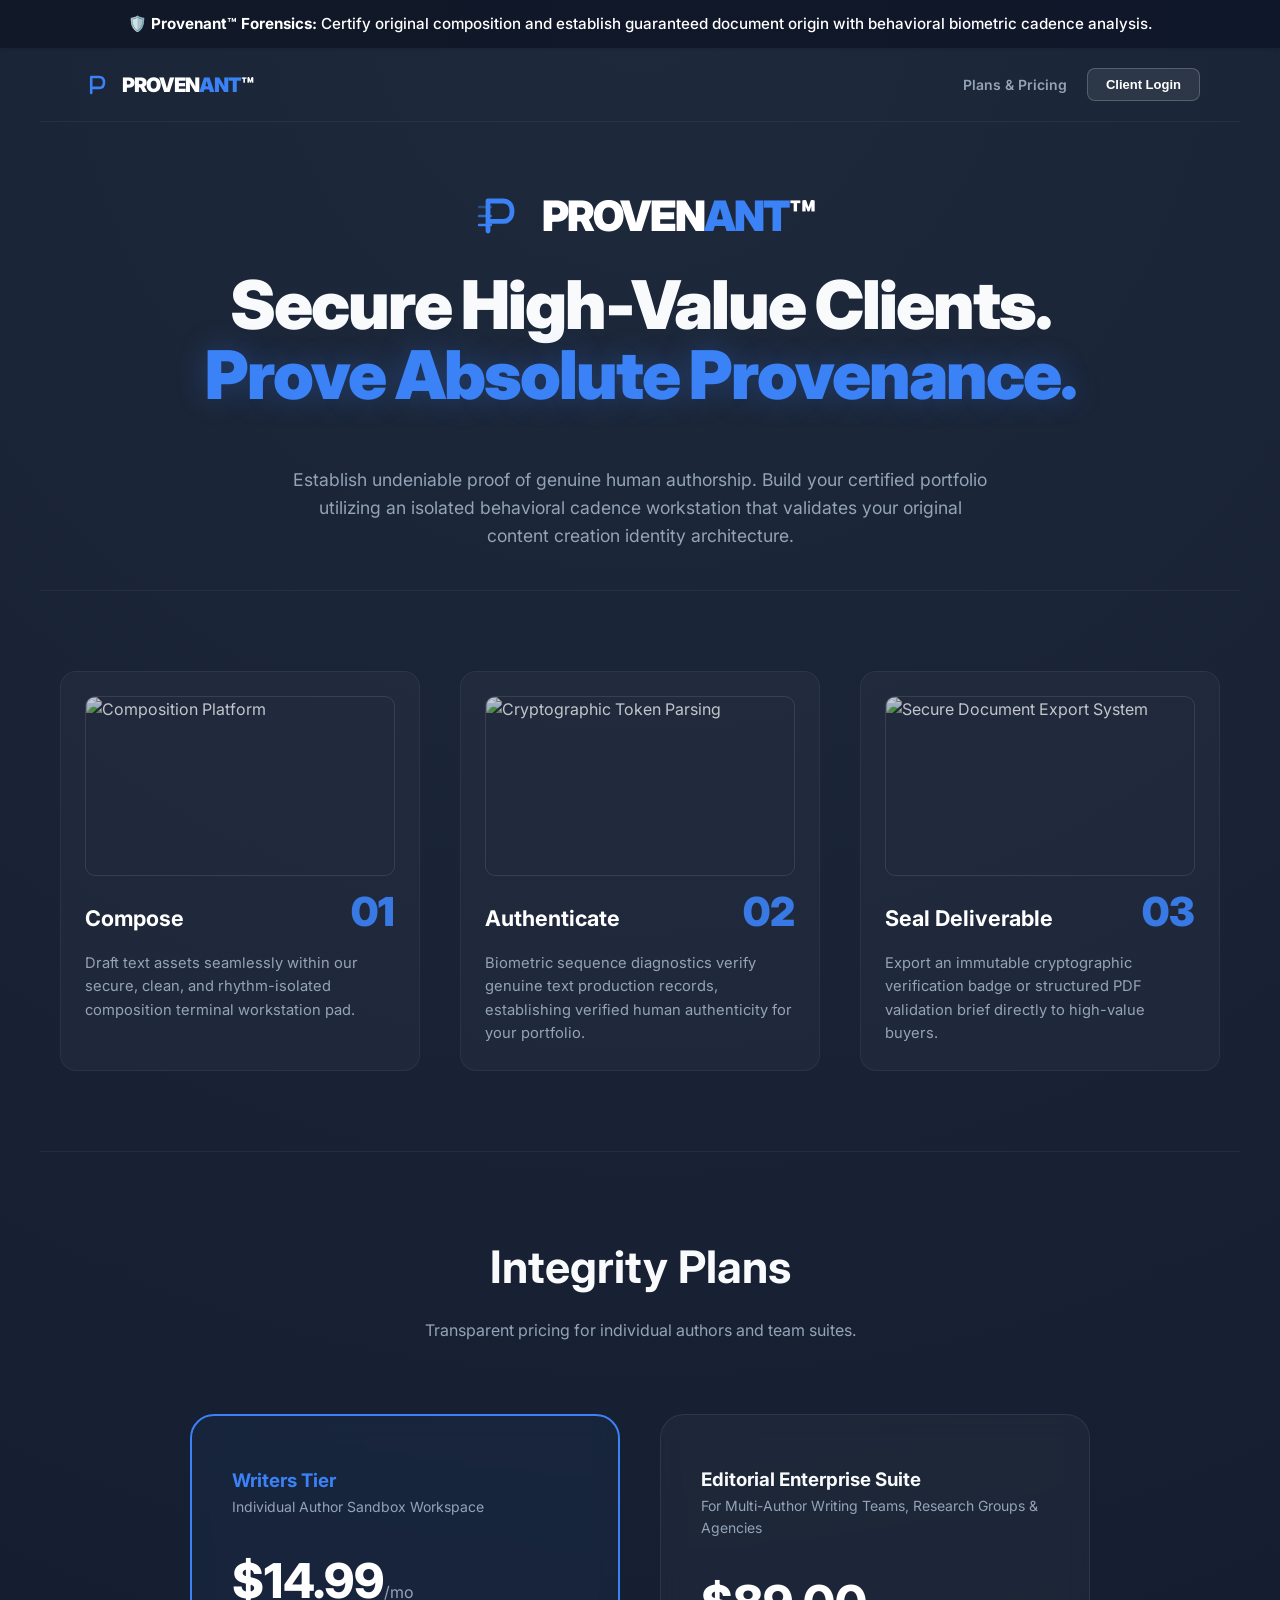
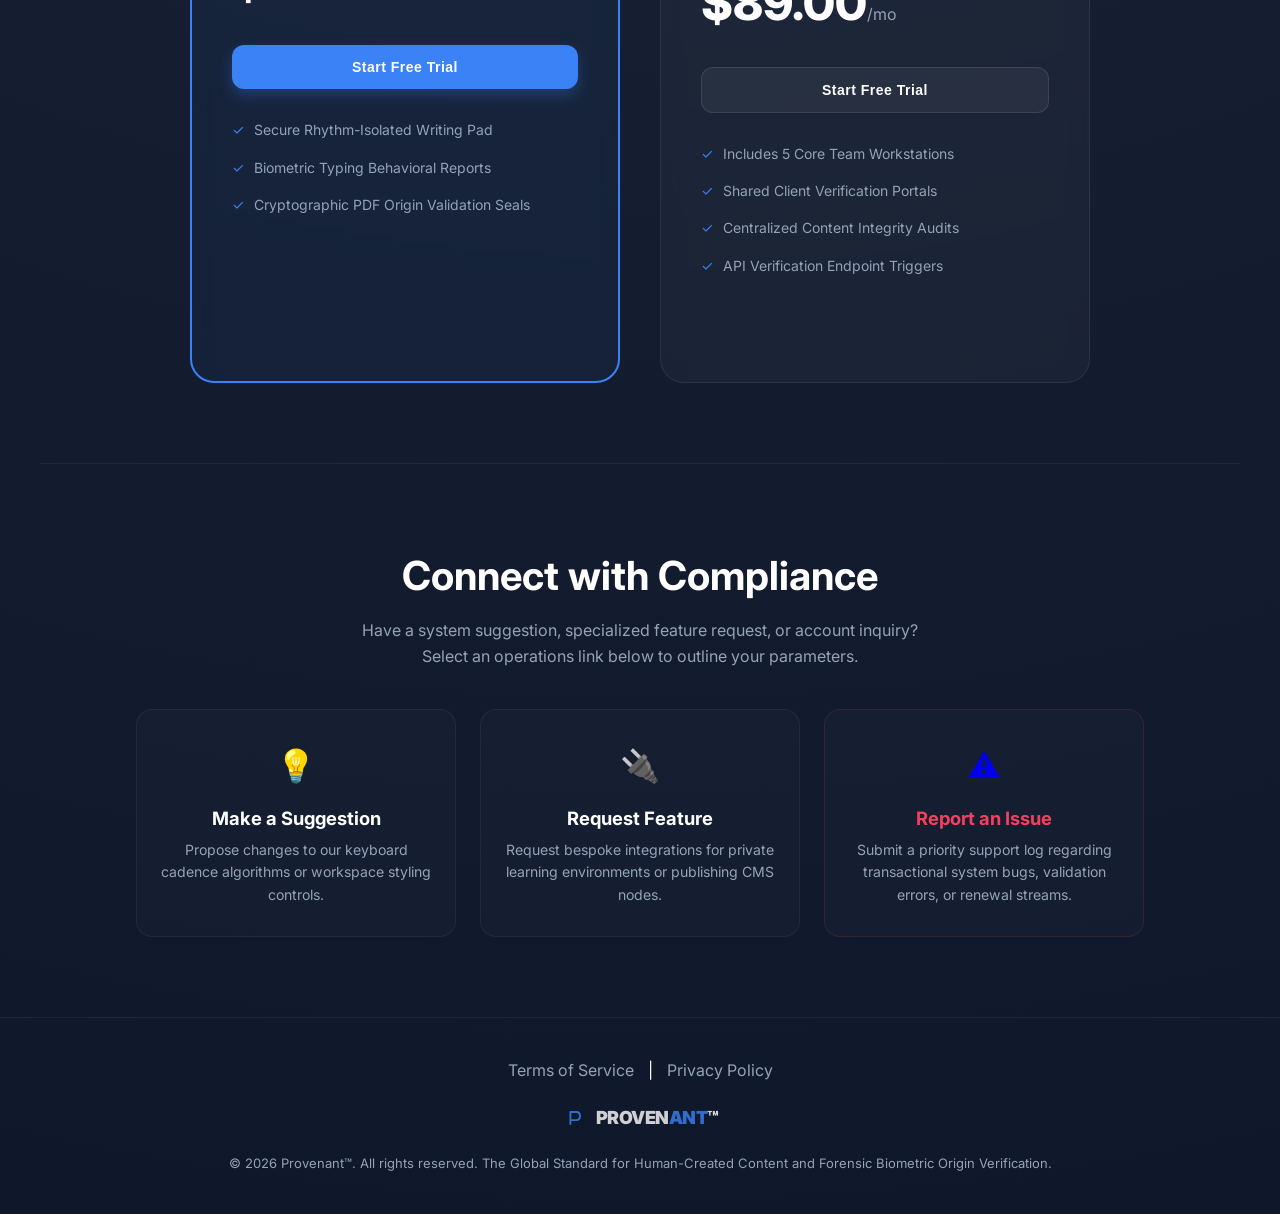
==== commit fbda1ee2: "Add navigation header and login modal functionality" ====
--- a/index.html
+++ b/index.html
@@ -38,6 +38,46 @@
             min-height: 100vh;
         }
 
+        /* Navigation Header Bar */
+        .site-header {
+            display: flex;
+            justify-content: space-between;
+            align-items: center;
+            padding: 20px 40px;
+            max-width: 1200px;
+            margin: 0 auto;
+            border-bottom: 1px solid rgba(255, 255, 255, 0.05);
+        }
+
+        .header-nav { display: flex; align-items: center; gap: 20px; }
+
+        .nav-link {
+            color: var(--text-muted);
+            text-decoration: none;
+            font-size: 14px;
+            font-weight: 600;
+            transition: color 0.2s;
+        }
+        .nav-link:hover { color: #fff; }
+
+        .btn-login {
+            background: rgba(255, 255, 255, 0.08);
+            color: #fff;
+            border: 1px solid rgba(255, 255, 255, 0.2);
+            padding: 8px 18px;
+            border-radius: 8px;
+            font-size: 13px;
+            font-weight: 700;
+            cursor: pointer;
+            transition: all 0.2s ease;
+        }
+        .btn-login:hover {
+            background: var(--brand-writer);
+            border-color: var(--brand-writer);
+            color: white;
+            transform: translateY(-1px);
+        }
+
         section { padding: 80px 20px; max-width: 1200px; margin: 0 auto; }
 
         .action-btn {
@@ -150,9 +190,25 @@
         .feedback-node-card h4 { font-size: 1.15rem; color: #fff; margin: 12px 0 6px 0; font-weight: 700; }
         .feedback-node-card p { font-size: 0.88rem; color: var(--text-muted); }
 
+        /* Inputs & Form Elements */
+        .modal-input {
+            width: 100%;
+            padding: 12px 16px;
+            background: #0f172a;
+            border: 1px solid #334155;
+            border-radius: 8px;
+            color: #fff;
+            font-size: 14px;
+            margin-top: 8px;
+            margin-bottom: 20px;
+            outline: none;
+        }
+        .modal-input:focus { border-color: var(--brand-writer); }
+
         footer { text-align: center; padding: 40px 20px; border-top: 1px solid rgba(255, 255, 255, 0.05); }
 
         @media (max-width: 768px) { 
+            .site-header { padding: 15px 20px; }
             .hero h1 { font-size: 2.8rem; } 
         }
         
@@ -164,6 +220,22 @@
     <div class="alert-banner">
         🛡️ <strong>Provenant™ Forensics:</strong> Certify original composition and establish guaranteed document origin with behavioral biometric cadence analysis.
     </div>
+
+    <!-- Header Navigation Bar -->
+    <header class="site-header">
+        <div style="display: flex; align-items: center; gap: 10px;">
+            <svg width="32" height="32" viewBox="0 0 100 100" fill="none" xmlns="http://www.w3.org/2000/svg">
+                <path d="M35 25V75M35 25H60C70 25 75 32 75 42C75 52 70 59 60 59H35" stroke="var(--brand-writer)" stroke-width="8" stroke-linecap="round" stroke-linejoin="round"/>
+            </svg>
+            <span style="font-weight: 900; font-size: 20px; letter-spacing: -1px; color: #fff;">
+                PROVEN<span style="color: var(--brand-writer);">ANT</span>™
+            </span>
+        </div>
+        <nav class="header-nav">
+            <a href="#plans" class="nav-link">Plans & Pricing</a>
+            <button class="btn-login" onclick="openLoginModal()">Client Login</button>
+        </nav>
+    </header>
 
     <section class="hero">
         <div style="display: flex; flex-direction: column; align-items: center; gap: 20px; margin-bottom: 30px;">
@@ -278,6 +350,27 @@
         </p>
     </footer>
 
+    <!-- Member Login Modal -->
+    <div id="login-modal" style="display:none; position: fixed; top: 0; left: 0; width: 100%; height: 100%; background: rgba(15, 23, 42, 0.9); backdrop-filter: blur(8px); z-index: 9999; justify-content: center; align-items: center;">
+        <div style="background: #1e293b; border: 1px solid rgba(255,255,255,0.1); width: 90%; max-width: 480px; border-radius: 24px; padding: 40px; position: relative; color: white;">
+            <button onclick="closeLoginModal()" style="position: absolute; top: 20px; right: 20px; background: none; border: none; color: #94a3b8; cursor: pointer; font-size: 20px;">✕</button>
+            <h2 style="font-size: 1.8rem; margin-bottom: 10px;">Access Workstation</h2>
+            <p style="color: var(--text-muted); margin-bottom: 25px; font-size: 14px;">Select your tier or enter your access key to enter your workstation terminal.</p>
+            
+            <label style="font-size: 12px; font-weight: bold; color: var(--text-muted);">Select Plan Tier</label>
+            <select id="login-tier-select" class="modal-input">
+                <option value="writers">Writers Tier Workspace</option>
+                <option value="enterprise">Editorial Enterprise Suite</option>
+            </select>
+
+            <label style="font-size: 12px; font-weight: bold; color: var(--text-muted);">License Passcode / Email ID</label>
+            <input type="text" id="login-key-input" class="modal-input" placeholder="e.g. NEWSROOM2026 or Your Email">
+
+            <button class="action-btn" style="width: 100%; background: var(--brand-writer); color: white;" onclick="handleLoginSubmit()">Enter Workstation →</button>
+        </div>
+    </div>
+
+    <!-- Trial/Checkout Modal -->
     <div id="trial-modal" style="display:none; position: fixed; top: 0; left: 0; width: 100%; height: 100%; background: rgba(15, 23, 42, 0.9); backdrop-filter: blur(8px); z-index: 9999; justify-content: center; align-items: center;">
         <div style="background: #1e293b; border: 1px solid rgba(255,255,255,0.1); width: 90%; max-width: 600px; border-radius: 24px; padding: 50px; position: relative; color: white;">
             <button onclick="closeTrial()" style="position: absolute; top: 20px; right: 20px; background: none; border: none; color: #94a3b8; cursor: pointer; font-size: 20px;">✕</button>
@@ -357,6 +450,26 @@
             document.getElementById('trial-modal').style.display = 'none';
         }
 
+        /* Login Modal Functions */
+        function openLoginModal() {
+            document.getElementById('login-modal').style.display = 'flex';
+        }
+
+        function closeLoginModal() {
+            document.getElementById('login-modal').style.display = 'none';
+        }
+
+        function handleLoginSubmit() {
+            const tier = document.getElementById('login-tier-select').value;
+            const key = document.getElementById('login-key-input').value.trim();
+
+            if (tier === 'enterprise' || key.toUpperCase() === 'NEWSROOM2026') {
+                window.location.href = 'app.html';
+            } else {
+                window.location.href = 'Writers-writingpad.html';
+            }
+        }
+
         window.onload = function() {
             renderPricing();
         };
